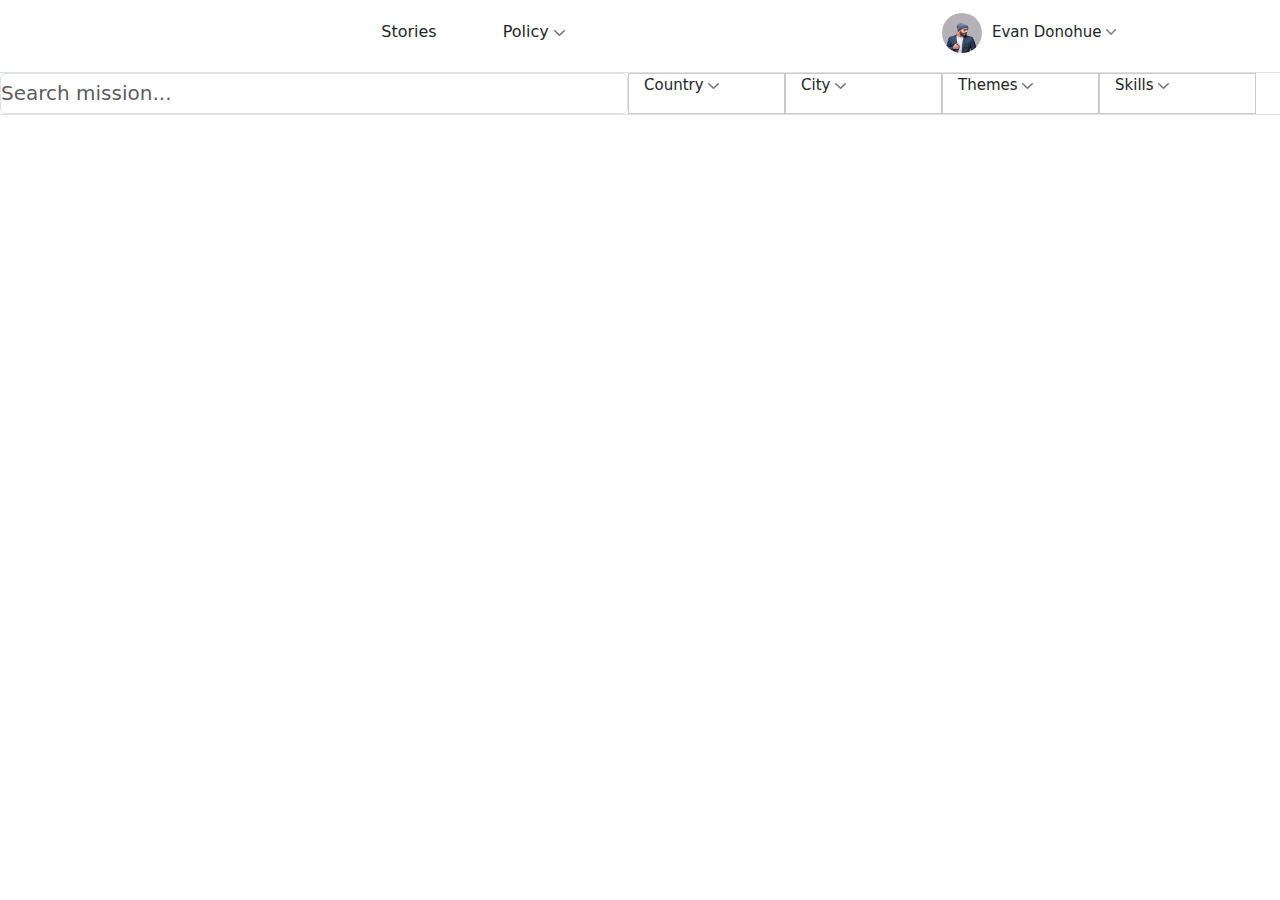
==== html/Home.html @ b1ee5eb6 "design header of home page in CI-Plateform" ====
<!DOCTYPE html>
<html lang="en">

<head>
    <meta charset="UTF-8">
    <meta http-equiv="X-UA-Compatible" content="IE=edge">
    <meta name="viewport" content="width=device-width, initial-scale=1.0">
    <title>Home page</title>
    <link rel="stylesheet" href="css/bootstrap.min.css">
    <script src="https://code.jquery.com/jquery-3.2.1.slim.min.js"
        integrity="sha384-KJ3o2DKtIkvYIK3UENzmM7KCkRr/rE9/Qpg6aAZGJwFDMVNA/GpGFF93hXpG5KkN"
        crossorigin="anonymous"></script>
    <script src="https://cdn.jsdelivr.net/npm/popper.js@1.12.9/dist/umd/popper.min.js"
        integrity="sha384-ApNbgh9B+Y1QKtv3Rn7W3mgPxhU9K/ScQsAP7hUibX39j7fakFPskvXusvfa0b4Q"
        crossorigin="anonymous"></script>
    <script src="https://cdn.jsdelivr.net/npm/bootstrap@4.0.0/dist/js/bootstrap.min.js"
        integrity="sha384-JZR6Spejh4U02d8jOt6vLEHfe/JQGiRRSQQxSfFWpi1MquVdAyjUar5+76PVCmYl"
        crossorigin="anonymous"></script>
    <link rel="stylesheet" href="css/Home.css">
    <script src="js/bootstrap.bundle.js"></script>
    <script src="js/custom.js"></script>

</head>

<body>
    <div class="container-fluid d-flex flex-wrap row First" >
        <ul class="nav me-auto col-9 Firstleft">
            <button class="Toggelmenu">
            <img class="Toggelmenu"  src="images/filter.png" alt="error" onclick="myFunction()">
          </button>
            <li class="nav-item"><a href="#" class="nav-link link-dark Firststories" aria-current="page">Stories</a>
            </li>
            <!-- px-2 active -->          
            <div class="dropdown">
                <p class="dropdown pt-2 " type="button" id="dropdownMenuButton" data-toggle="dropdown"
                    aria-haspopup="true" aria-expanded="false">
                    Policy
                    <img src="images/drop-down.png" alt="error">
                </p>
                <div class="dropdown-menu" aria-labelledby="dropdownMenuButton">
                    <a class="dropdown-item" href="#">Action</a>
                    <a class="dropdown-item" href="#">Another action</a>
                    <a class="dropdown-item" href="#">Something else</a>
                </div>
            </div>
        </ul>
        <ul class="nav col-3 Firstright">
            <div class="dropdown d-flex Firstright">
                <img src="images/user-img.png" class="rounded-circle FRimage " alt="img">
                <p class="dropdown pt-2 " type="button" id="dropdownMenuButton" data-toggle="dropdown"
                    aria-haspopup="true" aria-expanded="false">
                    Evan Donohue
                    <img src="images/drop-down.png" alt="error" style="height: 6px; width: 10px;">
                </p>
                <div class="dropdown-menu" aria-labelledby="dropdownMenuButton">
                    <a class="dropdown-item" href="#">
                        <img src="images/user-img.png" class="rounded-circle FRimage" alt="img">
                        Action</a>
                    <a class="dropdown-item" href="#">
                        <img src="images/user-img.png" class="rounded-circle FRimage" alt="img">
                        Another action</a>
                    <a class="dropdown-item" href="#">
                        <img src="images/user-img.png" class="rounded-circle FRimage" alt="img">
                        Something else</a>
                </div>
            </div>
        </ul>
    </div>
    <header class=" mb-4 border-bottom border-top" id="Toggel">
        <!-- py-3 -->
        <div class="container-fluid d-flex flex-wrap row Second">
            <!-- justify-content-center -->
            <form class="col-lg-6 col-md-4  Secondleft">
                <!-- col-12 col-lg-auto mb-3 mb-lg-0 -->
                <input type="search" class="form-control Secondserch" placeholder="Search mission..." aria-label="Search">
                <!-- <img src="images/search.png" alt=""> -->               
            </form>
            <div class="col-lg-6 col-md-8  d-flex p-0" id="Dropmenu">
                <div class="dropdown  Seconddrop">
                    <p class="dropdown" type="button" id="dropdownMenuButton" data-toggle="dropdown"
                        aria-haspopup="true" aria-expanded="false">
                        Country
                    <img src="images/drop-down.png" alt="error">
                    </p>
                    <div class="dropdown-menu" aria-labelledby="dropdownMenuButton">
                        <a class="dropdown-item" href="#">Action</a>
                        <a class="dropdown-item" href="#">Another action</a>
                        <a class="dropdown-item" href="#">Something else</a>
                    </div>
                </div>
                <div class="dropdown Seconddrop">
                    <p class="dropdown" type="button" id="dropdownMenuButton" data-toggle="dropdown"
                        aria-haspopup="true" aria-expanded="false">
                        City
                    <img src="images/drop-down.png" alt="error">
                    </p>
                    <div class="dropdown-menu" aria-labelledby="dropdownMenuButton">
                        <a class="dropdown-item" href="#">Action</a>
                        <a class="dropdown-item" href="#">Another action</a>
                        <a class="dropdown-item" href="#">Something else</a>
                    </div>
                </div>
                <div class="dropdown Seconddrop">
                    <p class="dropdown" type="button" id="dropdownMenuButton" data-toggle="dropdown"
                        aria-haspopup="true" aria-expanded="false">
                        Themes
                    <img src="images/drop-down.png" alt="error">
                    </p>
                    <div class="dropdown-menu" aria-labelledby="dropdownMenuButton">
                        <a class="dropdown-item" href="#">Action</a>
                        <a class="dropdown-item" href="#">Another action</a>
                        <a class="dropdown-item" href="#">Something else</a>
                    </div>
                </div>
                <div class="dropdown Seconddrop">
                    <p class="dropdown" type="button" id="dropdownMenuButton" data-toggle="dropdown"
                        aria-haspopup="true" aria-expanded="false">
                        Skills
                    <img src="images/drop-down.png" alt="error">
                    </p>
                    <div class="dropdown-menu" aria-labelledby="dropdownMenuButton">
                        <a class="dropdown-item" href="#">Action</a>
                        <a class="dropdown-item" href="#">Another action</a>
                        <a class="dropdown-item" href="#">Something else</a>
                    </div>
                </div>
            </div>
        </div>
    </header>
    <script type="text/javascript" src="Scripts/jquery-2.1.1.min.js"></script>
    <script src="js/bootstrap.bundle.min.js"></script>
</body>

</html>
---- html/css/Home.css ----
@media only screen and (min-width:360px) and (max-width:760px){
   .Toggelmenu{
    display: block;
    height: 30px;
    width: 30px;
    border: none;
    background: transparent url('img/Layer 63.png') 0% 0% no-repeat padding-box;
   }
   #Toggel{
    display: none;
    border: none;
   }
   .Second{
    display: flex;
    flex-direction: column;
   }
   #Dropmenu{
    flex-direction: column;
   }
    .First{
        height: auto;
        align-items: center;
    }
    .Firstleft{
        justify-content: left;
        font-size: 16px;
    }
    .Firststories{
        margin-right: 10px;
    }
    .Firstright{
        justify-content: flex-start; 
        font-size: 15px;
    }
    .FRimage{
        height: 40px;
        width: 40px;
        margin-right: 10px;
        display: flex;
        margin-top: 5px;
    }
    
    header{
        height: auto;
    }
    .Secondleft{
        height: auto;
        padding: 0;
    }
    .Secondserch{
        height: 100%;
        width: 50%;
        padding: 0;
        align-items: left;
        font-size: 20px;
        text-align: center;
    }
    .row{
        margin-right: 0; 
        margin-left: 0;
    }
    .Seconddrop{
        width: 100px;
        height: auto;
        align-items: center;
        display: flex;
        padding-left: 7px;
        font-size: 15px;
        justify-content: space-between;
        border: 0;
    }
}
@media only screen and (min-width:761px) and (max-width:1440px){
   .Toggelmenu{
    display: none;
   }
   /* #Toggel{
    display: block;
   } */
    .First{
        height: 72px;
        align-items: center;
    }
    .Firstleft{
        justify-content: center;
        font-size: 16px;
    }
    .Firststories{
        margin-right: 50px;
    }
    .Firstright{
        justify-content: flex-start; 
        font-size: 15px;
    }
    .FRimage{
        height: 40px;
        width: 40px;
        margin-right: 10px;
    }
    header{
        height: auto;
    }
    .Secondleft{
        height: auto;
        padding: 0;
    }
    .Secondleft img{
        height: 22px;
        width: 21px;
    }
    .Secondserch{
        height: 100%;
        padding: 0;
        align-items: center;
        /* padding-left: 275px; */
        font-size: 20px;
    }
    .Seconddrop{
        width: 181px;
        align-items: center;
        display: flex;
        padding-left: 15px;
        font-size: 15px;
        justify-content: space-between;
        border: 1px solid rgb(203, 201, 201);
    }
}
@media only screen and (min-width:1441px){
   .Toggelmenu{
    display: none;
   }
    .First{
        height: 72px;
        align-items: center;
    }
    .Firstleft{
        justify-content: center;
        font-size: 16px;
    }
    .Firststories{
        margin-right: 50px;
    }
    .Firstright{
        justify-content: flex-end; 
        font-size: 15px;
    }
    .FRimage{
        height: 40px;
        width: 40px;
        margin-right: 10px;
    }
    header{
        height: 78px;
    }
    .Secondleft{
        height: 78px;
        padding: 0;
    }
    .Secondleft img{
        height: 22px;
        width: 21px;
    }
    .Secondserch{
        height: 100%;
        padding: 0;
        align-items: center;
        padding-left: 275px;
        font-size: 20px;
    }
    .Seconddrop{
        width: 181px;
        align-items: center;
        display: flex;
        padding-left: 15px;
        font-size: 15px;
        justify-content: space-between;
        border: 1px solid rgb(203, 201, 201);
    }
}
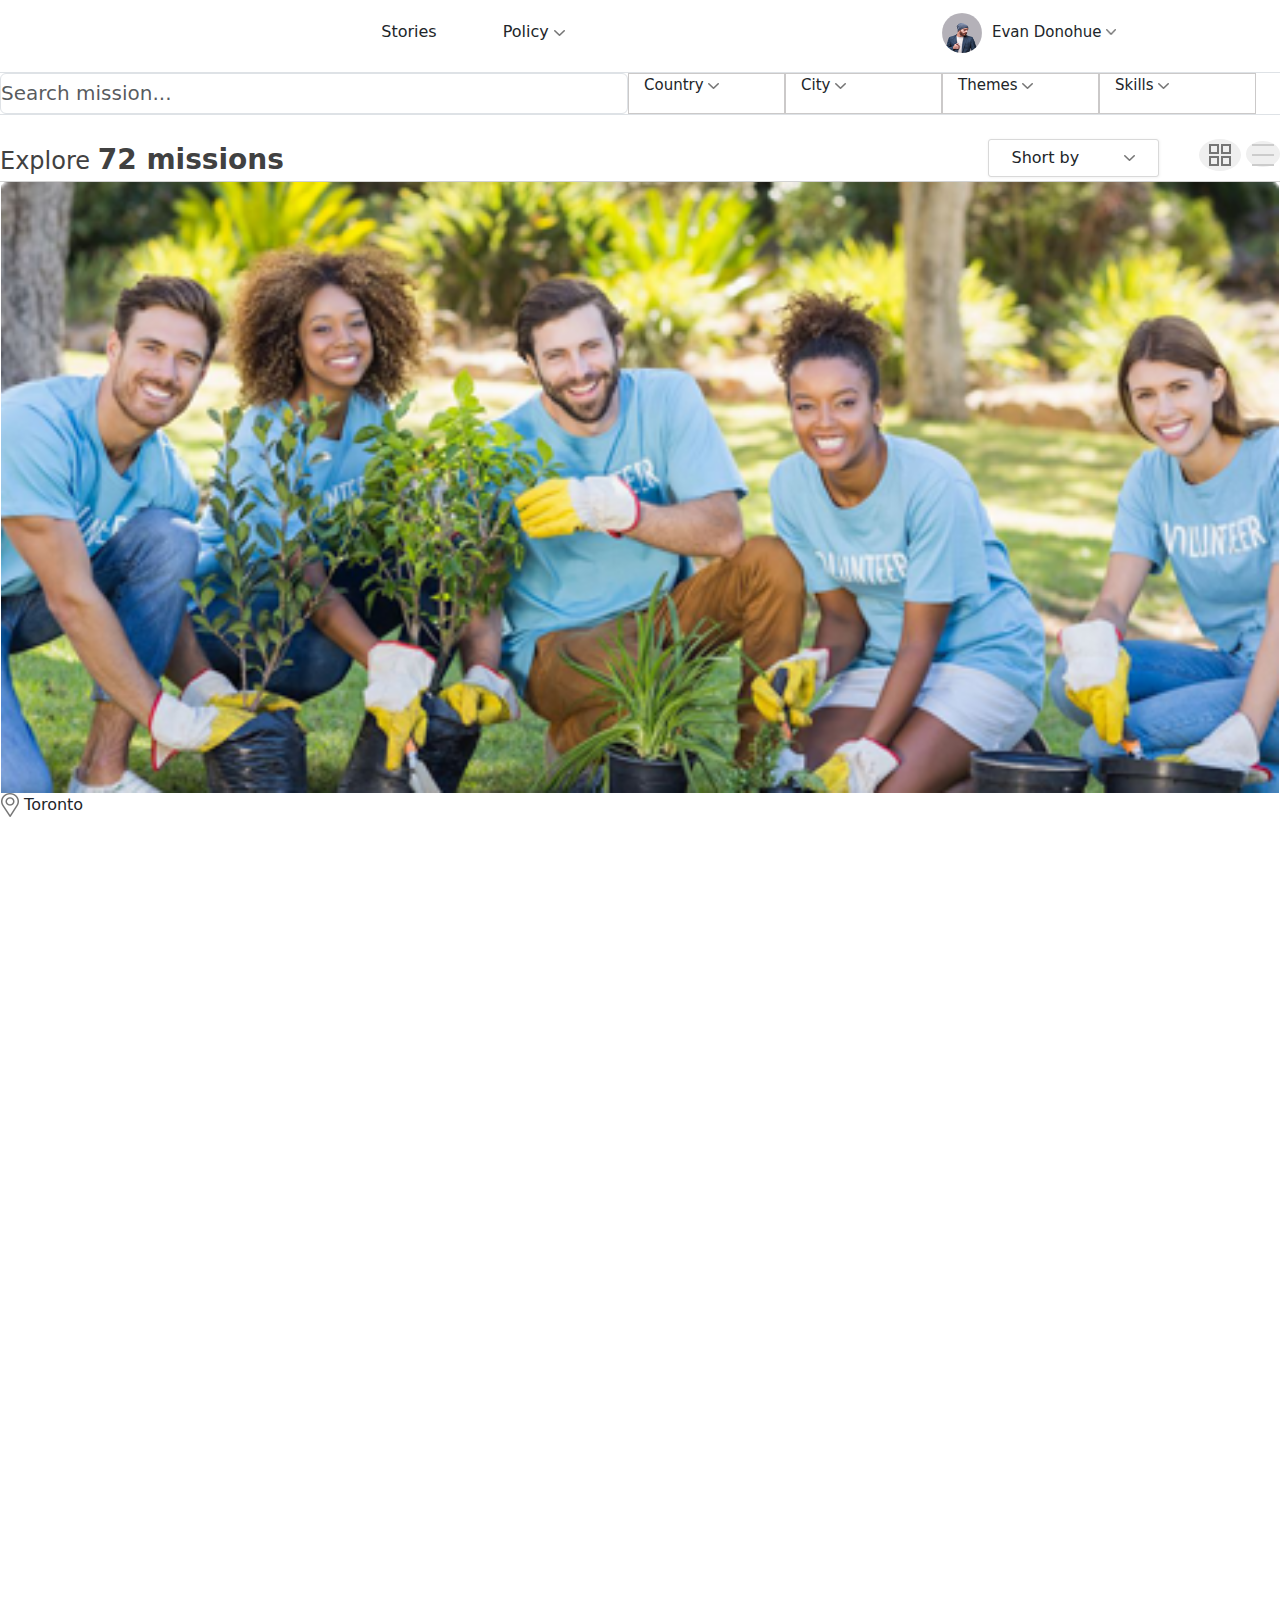
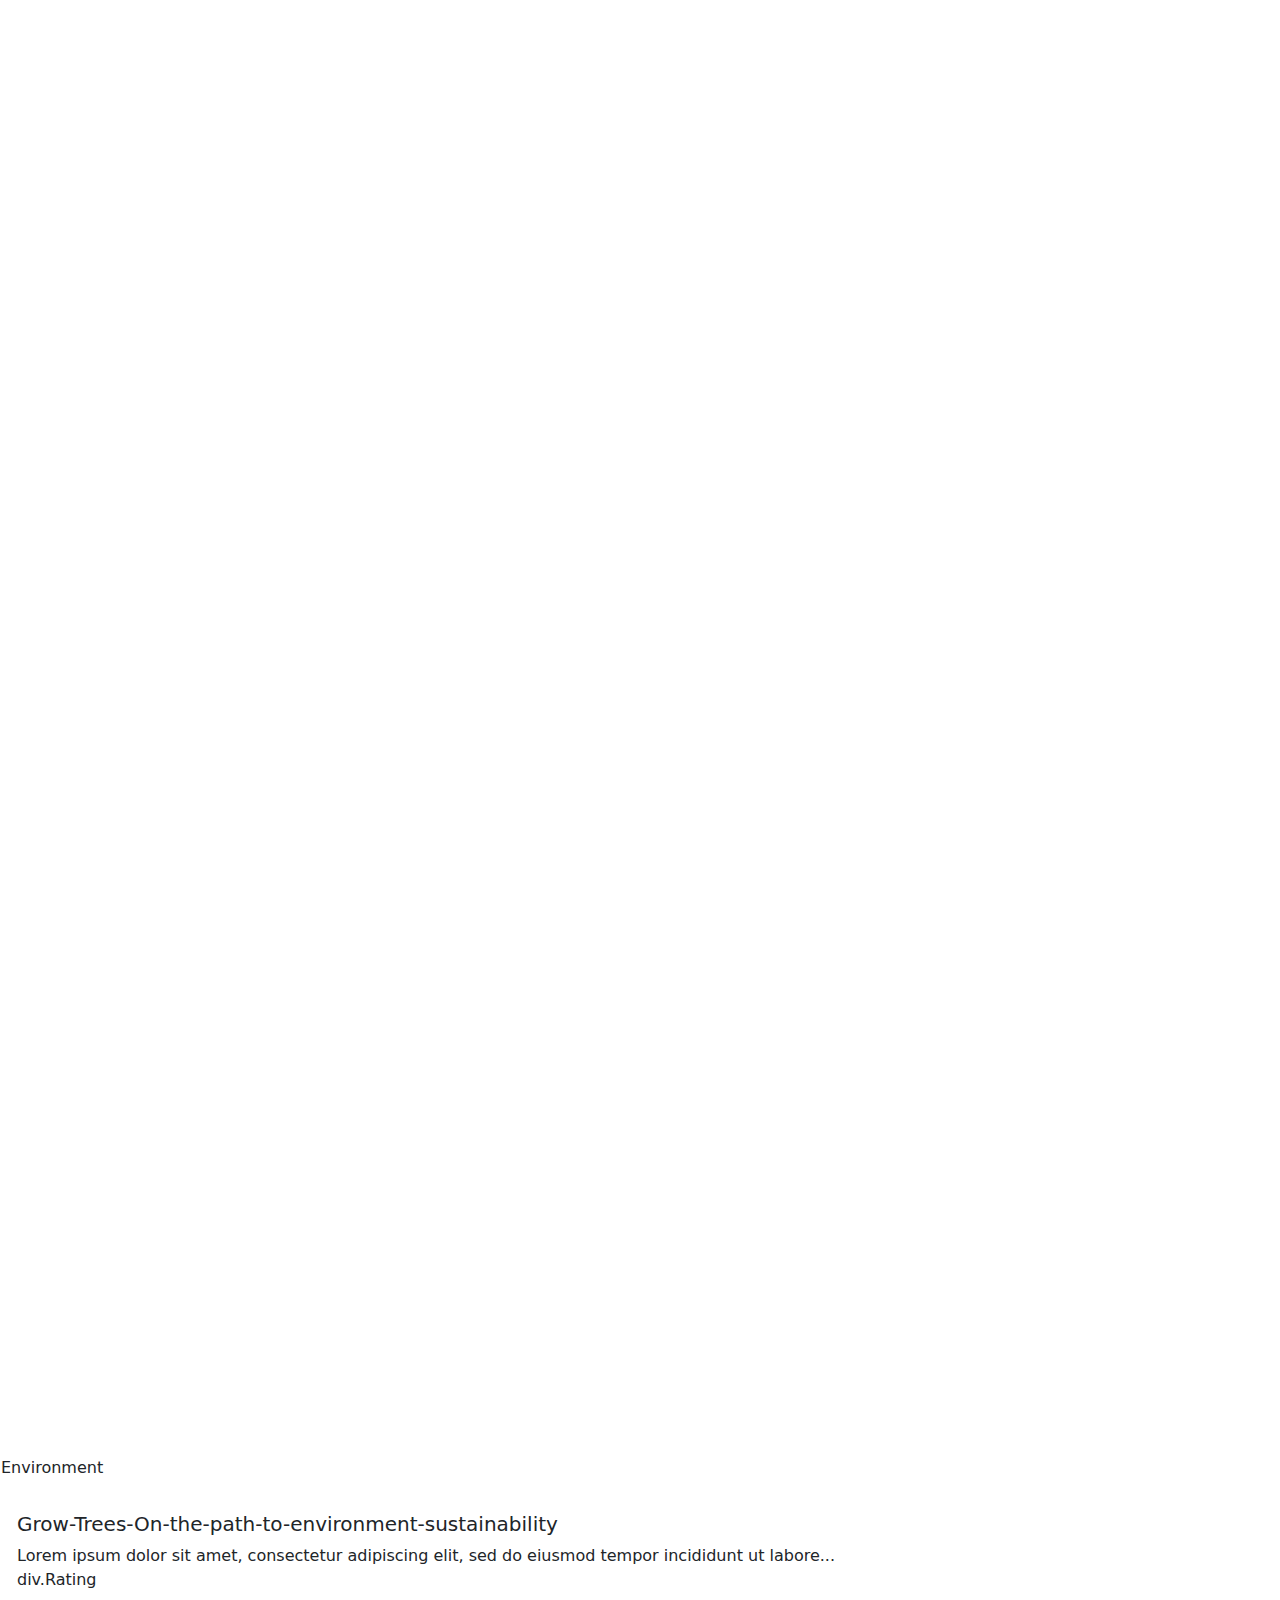
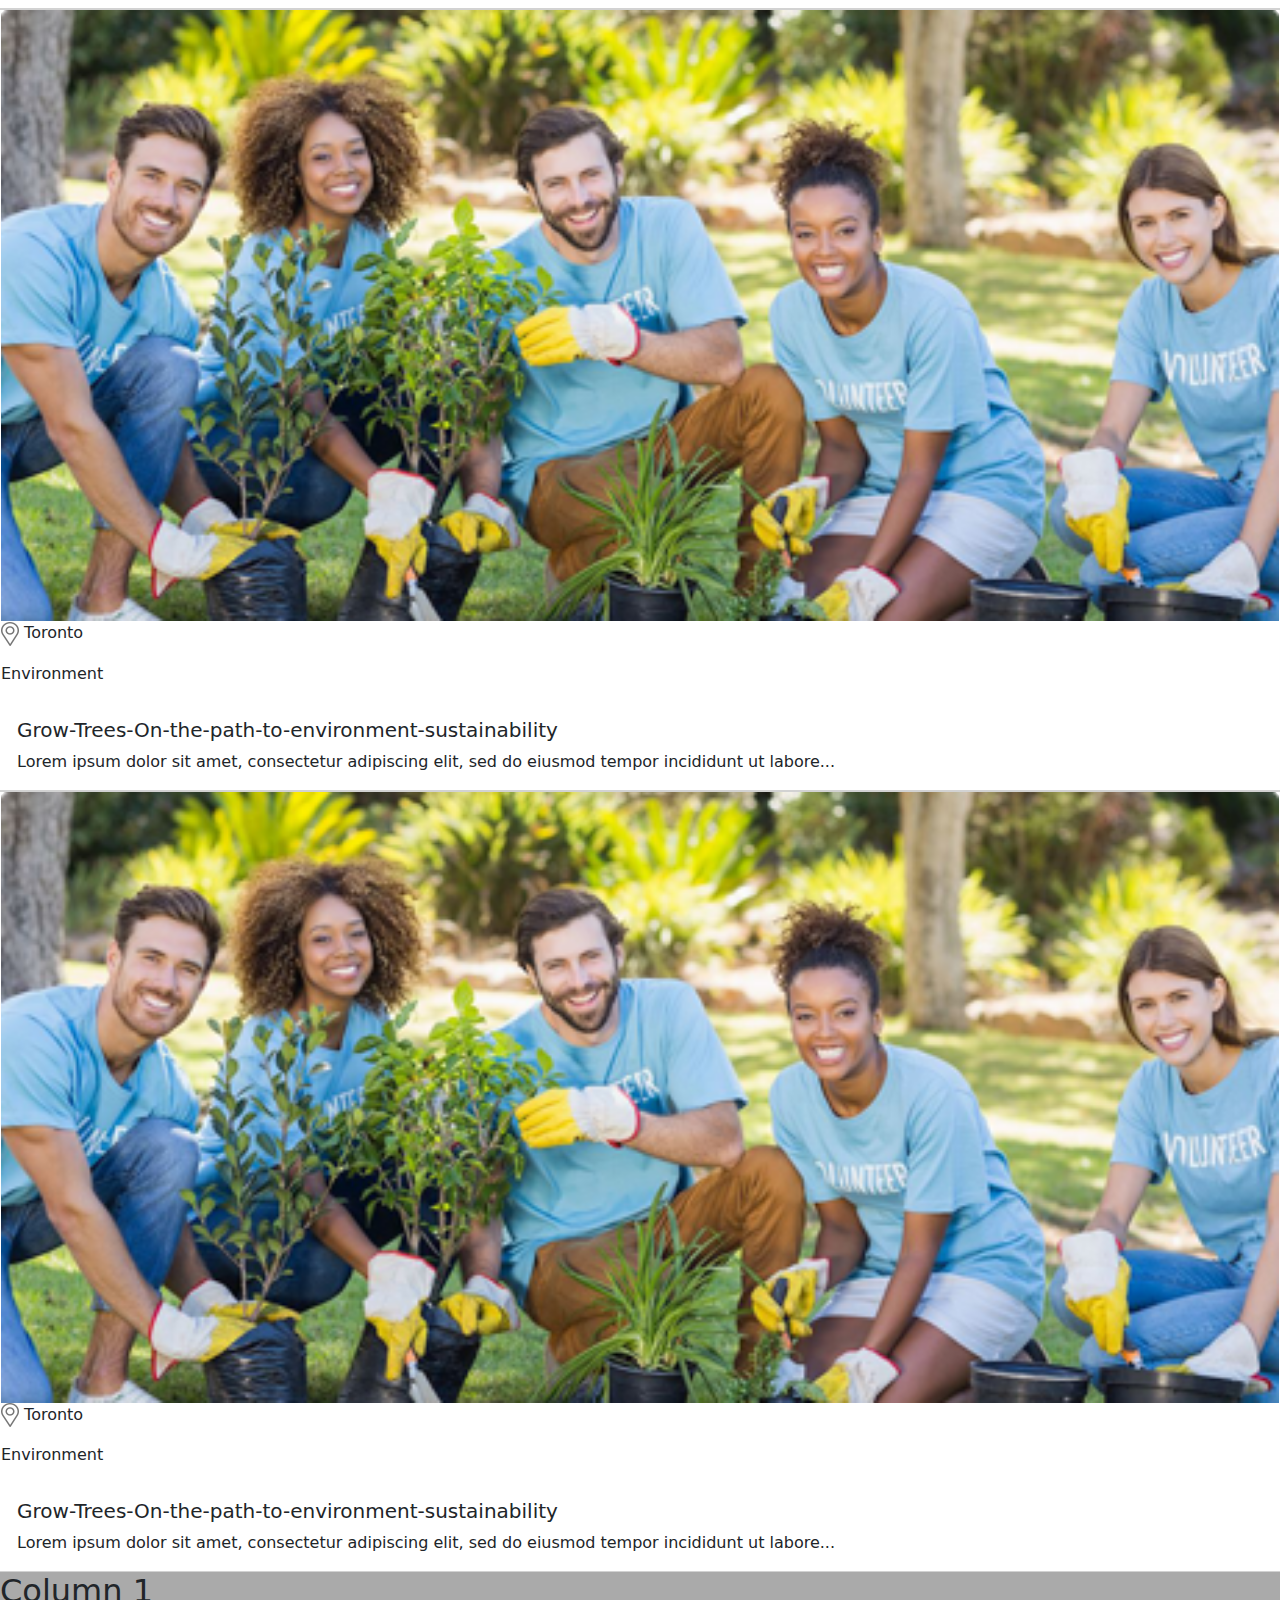
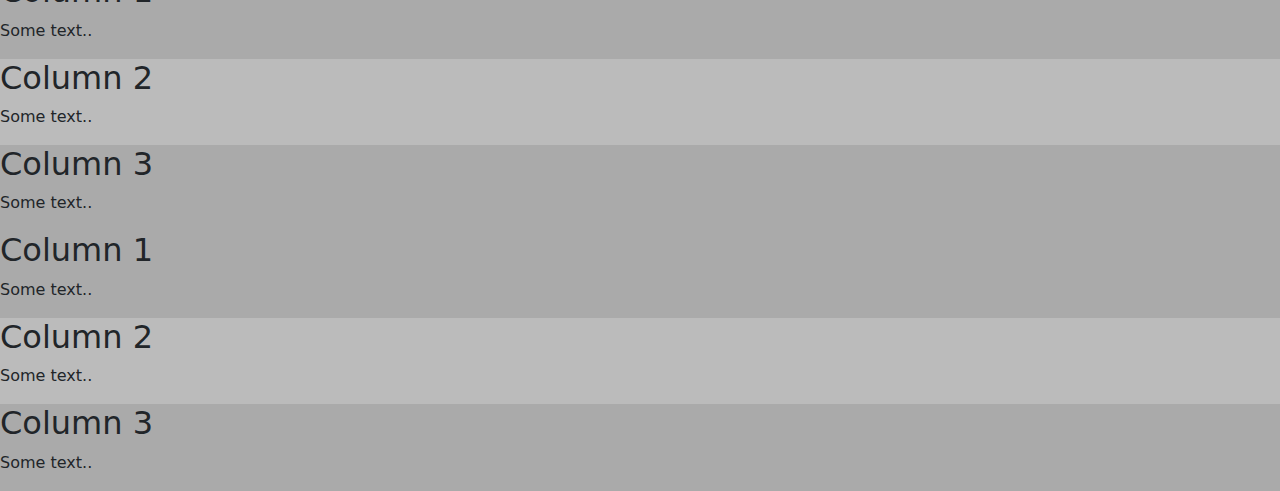
==== commit 1877901d: "working on home page" ====
--- a/html/Home.html
+++ b/html/Home.html
@@ -23,14 +23,14 @@
 </head>
 
 <body>
-    <div class="container-fluid d-flex flex-wrap row First" >
+    <div class="container-fluid d-flex flex-wrap row First">
         <ul class="nav me-auto col-9 Firstleft">
             <button class="Toggelmenu">
-            <img class="Toggelmenu"  src="images/filter.png" alt="error" onclick="myFunction()">
-          </button>
+                <img class="Toggelmenu" src="images/filter.png" alt="error" onclick="myFunction()">
+            </button>
             <li class="nav-item"><a href="#" class="nav-link link-dark Firststories" aria-current="page">Stories</a>
             </li>
-            <!-- px-2 active -->          
+            <!-- px-2 active -->
             <div class="dropdown">
                 <p class="dropdown pt-2 " type="button" id="dropdownMenuButton" data-toggle="dropdown"
                     aria-haspopup="true" aria-expanded="false">
@@ -72,15 +72,16 @@
             <!-- justify-content-center -->
             <form class="col-lg-6 col-md-4  Secondleft">
                 <!-- col-12 col-lg-auto mb-3 mb-lg-0 -->
-                <input type="search" class="form-control Secondserch" placeholder="Search mission..." aria-label="Search">
-                <!-- <img src="images/search.png" alt=""> -->               
+                <input type="search" class="form-control Secondserch" placeholder="Search mission..."
+                    aria-label="Search">
+                <!-- <img src="images/search.png" alt=""> -->
             </form>
             <div class="col-lg-6 col-md-8  d-flex p-0" id="Dropmenu">
                 <div class="dropdown  Seconddrop">
                     <p class="dropdown" type="button" id="dropdownMenuButton" data-toggle="dropdown"
                         aria-haspopup="true" aria-expanded="false">
                         Country
-                    <img src="images/drop-down.png" alt="error">
+                        <img src="images/drop-down.png" alt="error">
                     </p>
                     <div class="dropdown-menu" aria-labelledby="dropdownMenuButton">
                         <a class="dropdown-item" href="#">Action</a>
@@ -92,7 +93,7 @@
                     <p class="dropdown" type="button" id="dropdownMenuButton" data-toggle="dropdown"
                         aria-haspopup="true" aria-expanded="false">
                         City
-                    <img src="images/drop-down.png" alt="error">
+                        <img src="images/drop-down.png" alt="error">
                     </p>
                     <div class="dropdown-menu" aria-labelledby="dropdownMenuButton">
                         <a class="dropdown-item" href="#">Action</a>
@@ -104,7 +105,7 @@
                     <p class="dropdown" type="button" id="dropdownMenuButton" data-toggle="dropdown"
                         aria-haspopup="true" aria-expanded="false">
                         Themes
-                    <img src="images/drop-down.png" alt="error">
+                        <img src="images/drop-down.png" alt="error">
                     </p>
                     <div class="dropdown-menu" aria-labelledby="dropdownMenuButton">
                         <a class="dropdown-item" href="#">Action</a>
@@ -116,7 +117,7 @@
                     <p class="dropdown" type="button" id="dropdownMenuButton" data-toggle="dropdown"
                         aria-haspopup="true" aria-expanded="false">
                         Skills
-                    <img src="images/drop-down.png" alt="error">
+                        <img src="images/drop-down.png" alt="error">
                     </p>
                     <div class="dropdown-menu" aria-labelledby="dropdownMenuButton">
                         <a class="dropdown-item" href="#">Action</a>
@@ -127,6 +128,107 @@
             </div>
         </div>
     </header>
+    <div class="countainer-fluid Master">
+        <div class="countainer Main">
+            <div class="Third row">
+                <div class="Thirdleft col-lg-6 col-md-6 col-sm-12">Explore <span>72 missions</span></div>
+                <div class="Thirdright col-lg-6 col-md-6 col-sm-12">
+                    <div class="dropdown Thirddrop">
+                        <p class="dropdown pt-3" type="button" id="dropdownMenuButton" data-toggle="dropdown"
+                            aria-haspopup="true" aria-expanded="false">
+                            Short by
+                        </p>
+                        <img src="images/drop-down.png" alt="error">
+                        <div class="dropdown-menu" aria-labelledby="dropdownMenuButton">
+                            <a class="dropdown-item" href="#">Action</a>
+                            <a class="dropdown-item" href="#">Another action</a>
+                            <a class="dropdown-item" href="#">Something else</a>
+                        </div>
+                    </div>
+                    <div class="Thirdrightb">
+                        <button class="grid" onclick="gridView()"><i class="fa fa-th-large"></i><img
+                                src="images/grid.png" alt="not load"></button>
+                        <button class="list" onclick="listView()"><i class="fa fa-list"></i><img src="images/list.png"
+                                alt="not load"></button>
+                    </div>
+                </div>
+            </div>
+            <div class="row Mission1">
+                <div class="card">
+                    <img class="card-img-top Image1" src="images/Grow-Trees-On-the-path-to-environment-sustainability.png"
+                        alt="Card image cap">
+                        <p class="Pimage2"><img class="image2" src="images/pin1.png" alt="pin image"> Toronto </p>
+                      <img class="Image3" src="images/heart.png" alt="heart image">  
+                      <img class="Image4" src="images/heart.png" alt="heart image">   
+                        <p class="Objective">Environment</p>                   
+                    <div class="card-body">
+                        <h5 class="card-title">Grow-Trees-On-the-path-to-environment-sustainability</h5>
+                        <p class="card-text">Lorem ipsum dolor sit amet, consectetur adipiscing elit, sed do eiusmod
+                            tempor incididunt ut labore...</p>
+                        div.Rating
+                    </div>
+                </div>
+              
+                <div class="card">
+                    <img class="card-img-top Image1" src="images/Grow-Trees-On-the-path-to-environment-sustainability.png"
+                        alt="Card image cap">
+                        <p class="Pimage2"><img class="image2" src="images/pin1.png" alt="pin image"> Toronto </p>  
+                        <p class="Objective">Environment</p>                   
+                    <div class="card-body">
+                        <h5 class="card-title">Grow-Trees-On-the-path-to-environment-sustainability</h5>
+                        <p class="card-text">Lorem ipsum dolor sit amet, consectetur adipiscing elit, sed do eiusmod
+                            tempor incididunt ut labore...</p>
+                    </div>
+                </div>
+                <div class="card">
+                    <img class="card-img-top Image1" src="images/Grow-Trees-On-the-path-to-environment-sustainability.png"
+                    alt="Card image cap">
+                    <p class="Pimage2"><img class="image2" src="images/pin1.png" alt="pin image"> Toronto </p>  
+                    <p class="Objective">Environment</p>                   
+                <div class="card-body">
+                    <h5 class="card-title">Grow-Trees-On-the-path-to-environment-sustainability</h5>
+                    <p class="card-text">Lorem ipsum dolor sit amet, consectetur adipiscing elit, sed do eiusmod
+                        tempor incididunt ut labore...</p>
+                </div>
+                </div>
+
+
+            </div>
+            <div class="row mission1">
+                <div class="column" style="background-color:#aaa;">
+                    <h2>Column 1</h2>
+                    <p>Some text..</p>
+                </div>
+                <div class="column" style="background-color:#bbb;">
+                    <h2>Column 2</h2>
+                    <p>Some text..</p>
+                </div>
+                <div class="column" style="background-color:#aaa;">
+                    <h2>Column 3</h2>
+                    <p>Some text..</p>
+                </div>
+
+
+            </div>
+            <div class="row mission1">
+                <div class="column" style="background-color:#aaa;">
+                    <h2>Column 1</h2>
+                    <p>Some text..</p>
+                </div>
+                <div class="column" style="background-color:#bbb;">
+                    <h2>Column 2</h2>
+                    <p>Some text..</p>
+                </div>
+                <div class="column" style="background-color:#aaa;">
+                    <h2>Column 3</h2>
+                    <p>Some text..</p>
+                </div>
+
+
+            </div>
+
+        </div>
+    </div>
     <script type="text/javascript" src="Scripts/jquery-2.1.1.min.js"></script>
     <script src="js/bootstrap.bundle.min.js"></script>
 </body>
--- a/html/css/Home.css
+++ b/html/css/Home.css
@@ -1,53 +1,63 @@
-@media only screen and (min-width:360px) and (max-width:760px){
-   .Toggelmenu{
-    display: block;
-    height: 30px;
-    width: 30px;
-    border: none;
-    background: transparent url('img/Layer 63.png') 0% 0% no-repeat padding-box;
-   }
-   #Toggel{
-    display: none;
-    border: none;
-   }
-   .Second{
-    display: flex;
-    flex-direction: column;
-   }
-   #Dropmenu{
-    flex-direction: column;
-   }
-    .First{
-        height: auto;
-        align-items: center;
-    }
-    .Firstleft{
+@media only screen and (min-width:360px) and (max-width:760px) {
+    .Toggelmenu {
+        display: block;
+        height: 30px;
+        width: 30px;
+        border: none;
+        background: transparent url('img/Layer 63.png') 0% 0% no-repeat padding-box;
+    }
+
+    #Toggel {
+        display: none;
+        border: none;
+    }
+
+    .Second {
+        display: flex;
+        flex-direction: column;
+    }
+
+    #Dropmenu {
+        flex-direction: column;
+    }
+
+    .First {
+        height: auto;
+        align-items: center;
+    }
+
+    .Firstleft {
         justify-content: left;
         font-size: 16px;
     }
-    .Firststories{
+
+    .Firststories {
         margin-right: 10px;
     }
-    .Firstright{
-        justify-content: flex-start; 
-        font-size: 15px;
-    }
-    .FRimage{
+
+    .Firstright {
+        justify-content: flex-start;
+        font-size: 15px;
+    }
+
+    .FRimage {
         height: 40px;
         width: 40px;
         margin-right: 10px;
         display: flex;
         margin-top: 5px;
     }
-    
-    header{
-        height: auto;
-    }
-    .Secondleft{
-        height: auto;
-        padding: 0;
-    }
-    .Secondserch{
+
+    header {
+        height: auto;
+    }
+
+    .Secondleft {
+        height: auto;
+        padding: 0;
+    }
+
+    .Secondserch {
         height: 100%;
         width: 50%;
         padding: 0;
@@ -55,11 +65,13 @@
         font-size: 20px;
         text-align: center;
     }
-    .row{
-        margin-right: 0; 
+
+    .row {
+        margin-right: 0;
         margin-left: 0;
     }
-    .Seconddrop{
+
+    .Seconddrop {
         width: 100px;
         height: auto;
         align-items: center;
@@ -69,53 +81,120 @@
         justify-content: space-between;
         border: 0;
     }
+
+    .Master {
+        display: flex;
+        justify-content: center;
+    }
+
+    .Main {
+        width: 1442px;
+        height: 2122px;
+        opacity: 1;
+    }
+
+    /* .Third{
+        display: flex;
+        justify-content: space-between;
+    } */
+
+    .Thirdleft {
+        text-align: left;
+        letter-spacing: NaNpx;
+        color: #414141;
+        opacity: 1;
+        font-size: 24px;
+    }
+
+    .Thirdleft span {
+        text-align: left;
+        letter-spacing: NaNpx;
+        color: #414141;
+        opacity: 1;
+        font-weight: bold;
+        font-size: 28px;
+    }
+
+    .Thirddrop {
+        height: 38px;
+        width: 171px;
+        background: #FFFFFF 0% 0% no-repeat padding-box;
+        box-shadow: 0.97px 0.26px 3px #0000000D;
+        border: 1px solid #D9D9D9;
+        border-radius: 3px;
+        display: flex;
+        justify-content: space-around;
+        align-items: center;
+        margin-right: 40px;
+    }
+
+    .Thirdright {
+        display: flex;
+        justify-content: space-between;
+    }
+
+    .Thirdrightb button {
+        border: none;
+        border-radius: 50%;
+    }
 }
-@media only screen and (min-width:761px) and (max-width:1440px){
-   .Toggelmenu{
-    display: none;
-   }
-   /* #Toggel{
+
+@media only screen and (min-width:761px) and (max-width:1440px) {
+    .Toggelmenu {
+        display: none;
+    }
+
+    /* #Toggel{
     display: block;
    } */
-    .First{
+    .First {
         height: 72px;
         align-items: center;
     }
-    .Firstleft{
+
+    .Firstleft {
         justify-content: center;
         font-size: 16px;
     }
-    .Firststories{
+
+    .Firststories {
         margin-right: 50px;
     }
-    .Firstright{
-        justify-content: flex-start; 
-        font-size: 15px;
-    }
-    .FRimage{
+
+    .Firstright {
+        justify-content: flex-start;
+        font-size: 15px;
+    }
+
+    .FRimage {
         height: 40px;
         width: 40px;
         margin-right: 10px;
     }
-    header{
-        height: auto;
-    }
-    .Secondleft{
-        height: auto;
-        padding: 0;
-    }
-    .Secondleft img{
+
+    header {
+        height: auto;
+    }
+
+    .Secondleft {
+        height: auto;
+        padding: 0;
+    }
+
+    .Secondleft img {
         height: 22px;
         width: 21px;
     }
-    .Secondserch{
+
+    .Secondserch {
         height: 100%;
         padding: 0;
         align-items: center;
         /* padding-left: 275px; */
         font-size: 20px;
     }
-    .Seconddrop{
+
+    .Seconddrop {
         width: 181px;
         align-items: center;
         display: flex;
@@ -124,50 +203,117 @@
         justify-content: space-between;
         border: 1px solid rgb(203, 201, 201);
     }
+
+    .Master {
+        display: flex;
+        justify-content: center;
+    }
+
+    .Main {
+        width: 1442px;
+        height: 2122px;
+        opacity: 1;
+    }
+
+    .Third {
+        display: flex;
+        justify-content: space-between;
+    }
+
+    .Thirdleft {
+        text-align: left;
+        letter-spacing: NaNpx;
+        color: #414141;
+        opacity: 1;
+        font-size: 24px;
+    }
+
+    .Thirdleft span {
+        text-align: left;
+        letter-spacing: NaNpx;
+        color: #414141;
+        opacity: 1;
+        font-weight: bold;
+        font-size: 28px;
+    }
+
+    .Thirddrop {
+        height: 38px;
+        width: 171px;
+        background: #FFFFFF 0% 0% no-repeat padding-box;
+        box-shadow: 0.97px 0.26px 3px #0000000D;
+        border: 1px solid #D9D9D9;
+        border-radius: 3px;
+        display: flex;
+        justify-content: space-around;
+        align-items: center;
+        margin-right: 40px;
+    }
+
+    .Thirdright {
+        display: flex;
+        justify-content: flex-end;
+    }
+
+    .Thirdrightb button {
+        border: none;
+        border-radius: 50%;
+    }
 }
-@media only screen and (min-width:1441px){
-   .Toggelmenu{
-    display: none;
-   }
-    .First{
+
+@media only screen and (min-width:1441px) {
+    .Toggelmenu {
+        display: none;
+    }
+
+    .First {
         height: 72px;
         align-items: center;
     }
-    .Firstleft{
+
+    .Firstleft {
         justify-content: center;
         font-size: 16px;
     }
-    .Firststories{
+
+    .Firststories {
         margin-right: 50px;
     }
-    .Firstright{
-        justify-content: flex-end; 
-        font-size: 15px;
-    }
-    .FRimage{
+
+    .Firstright {
+        justify-content: flex-end;
+        font-size: 15px;
+    }
+
+    .FRimage {
         height: 40px;
         width: 40px;
         margin-right: 10px;
     }
-    header{
+
+    header {
         height: 78px;
     }
-    .Secondleft{
+
+    .Secondleft {
         height: 78px;
         padding: 0;
     }
-    .Secondleft img{
+
+    .Secondleft img {
         height: 22px;
         width: 21px;
     }
-    .Secondserch{
+
+    .Secondserch {
         height: 100%;
         padding: 0;
         align-items: center;
         padding-left: 275px;
         font-size: 20px;
     }
-    .Seconddrop{
+
+    .Seconddrop {
         width: 181px;
         align-items: center;
         display: flex;
@@ -176,4 +322,154 @@
         justify-content: space-between;
         border: 1px solid rgb(203, 201, 201);
     }
-}
+
+    /* Start */
+
+    .Master {
+        display: flex;
+        justify-content: center;
+    }
+
+    .Main {
+        top: 230px;
+        left: 238px;
+        width: 1442px;
+        height: 2122px;
+        opacity: 1;
+    }
+
+    .Third {
+        display: flex;
+        justify-content: space-between;
+    }
+
+    .Thirdleft {
+        text-align: left;
+        letter-spacing: NaNpx;
+        color: #414141;
+        opacity: 1;
+        font-size: 24px;
+    }
+
+    .Thirdleft span {
+        text-align: left;
+        letter-spacing: NaNpx;
+        color: #414141;
+        opacity: 1;
+        font-weight: bold;
+        font-size: 28px;
+    }
+
+    .Thirddrop {
+        height: 38px;
+        width: 171px;
+        background: #FFFFFF 0% 0% no-repeat padding-box;
+        box-shadow: 0.97px 0.26px 3px #0000000D;
+        border: 1px solid #D9D9D9;
+        border-radius: 3px;
+        display: flex;
+        justify-content: space-around;
+        align-items: center;
+        margin-right: 40px;
+    }
+
+    .Thirdright {
+        display: flex;
+        justify-content: flex-end;
+    }
+
+    .Thirdrightb button {
+        border: none;
+        border-radius: 50%;
+        margin: 0px 10px;
+        color: #FFFFFA;
+        cursor: pointer;
+        /* > * {
+            pointer-events: none;
+          } */
+    }
+
+    /* new */
+    /* Create two equal columns that floats next to each other */
+    .card {
+        /* float: left; */
+        width: 50%;
+        padding: 10px;
+        margin: 10px;
+        width: 460px;
+    }
+
+    /* Clear floats after the columns */
+    .row:after {
+        content: "";
+        display: table;
+        clear: both;
+    }
+
+    .Mission1 {
+        display: flex;
+        justify-content: space-between;
+    }
+
+    .Image1 {
+        height: 220px;
+        /* width: 460px; */
+        position: relative;
+    }
+
+    .Pimage2 {
+        position: absolute;
+        top: 30px;
+        left: 314px;
+        width: 117px;
+        height: 35px;
+        background: #000000 0% 0% no-repeat padding-box;
+        border-radius: 18px;
+        opacity: 0.5;
+        color: #FFFFFF;
+        padding: 4px;
+    }
+
+    .Objective {
+        position: absolute;
+        top: 217px;
+        left: 162px;
+        width: 127px;
+        height: 35px;
+        background: #FFFFFF 0% 0% no-repeat padding-box;
+        border-radius: 18px;
+        opacity: 1;
+        text-align: center;
+    }
+
+    .Mspan {
+        position: absolute;
+        top: 132px;
+        left: 398px;
+        width: 42px;
+        height: 42px;
+        background: #000000 0% 0% no-repeat padding-box;
+        opacity: 0.4;
+    }
+
+    .Image3 {
+        position: absolute;
+        top: 132px;
+        left: 398px;
+        background: #000000 0% 0% no-repeat padding-box;
+        opacity: 0.4;
+        width: 30px;
+        height: 30px;
+        border-radius: 50%;
+    }
+    .Image4 {
+        position: absolute;
+        top: 175px;
+        left: 398px;
+        background: #000000 0% 0% no-repeat padding-box;
+        opacity: 0.4;
+        width: 30px;
+        height: 30px;
+        border-radius: 50%;
+    }
+}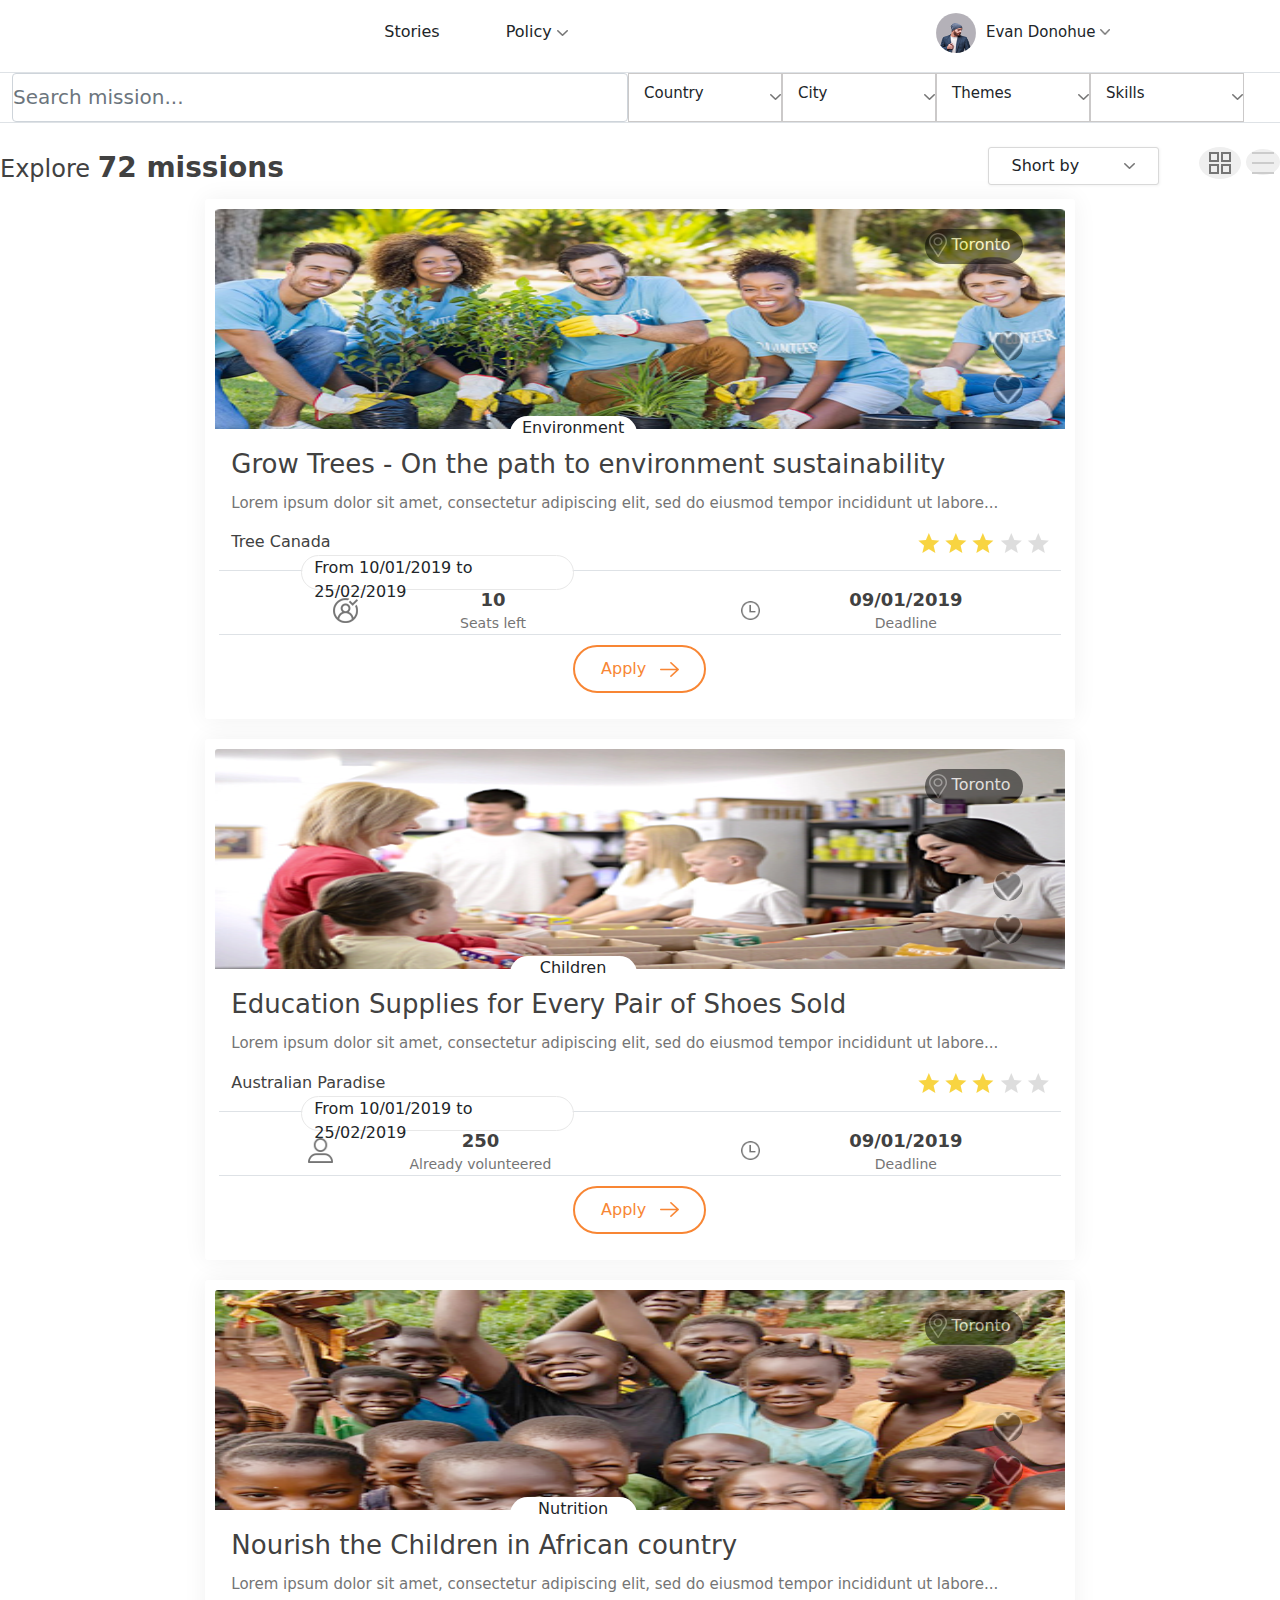
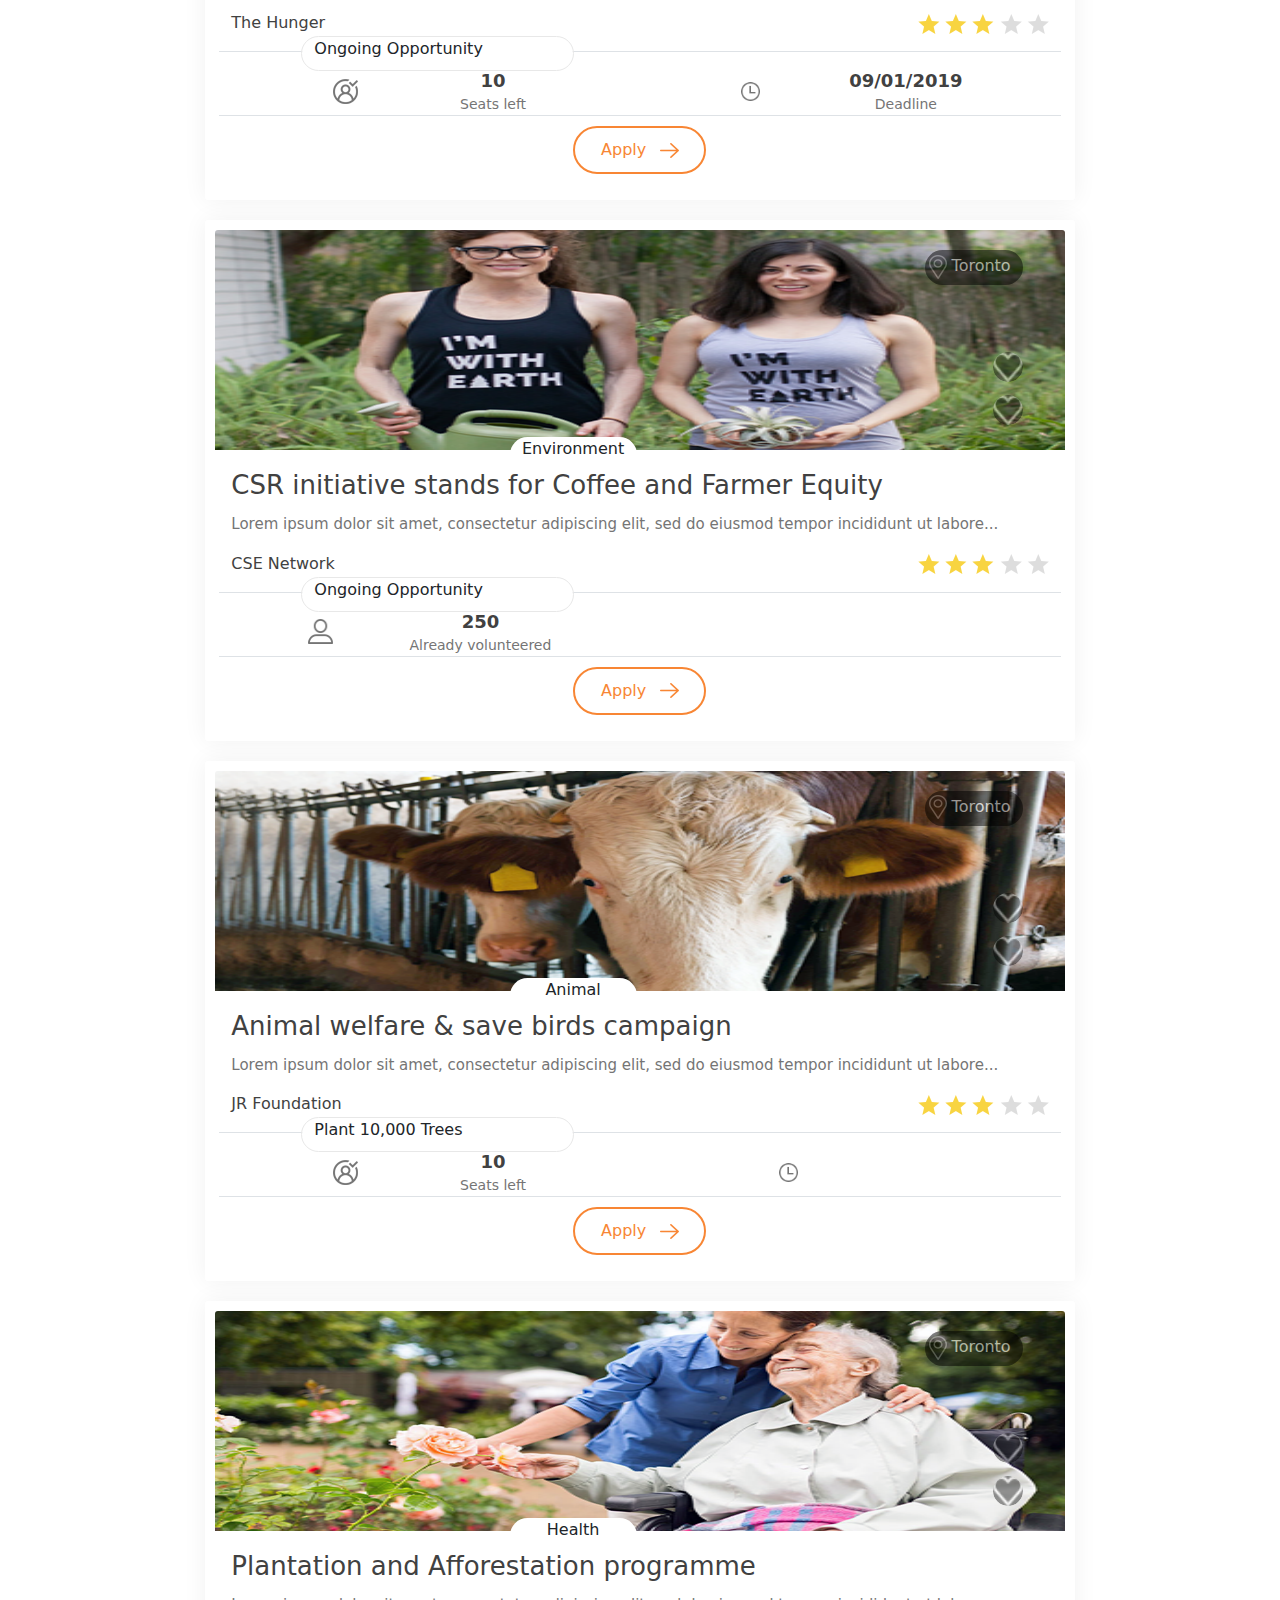
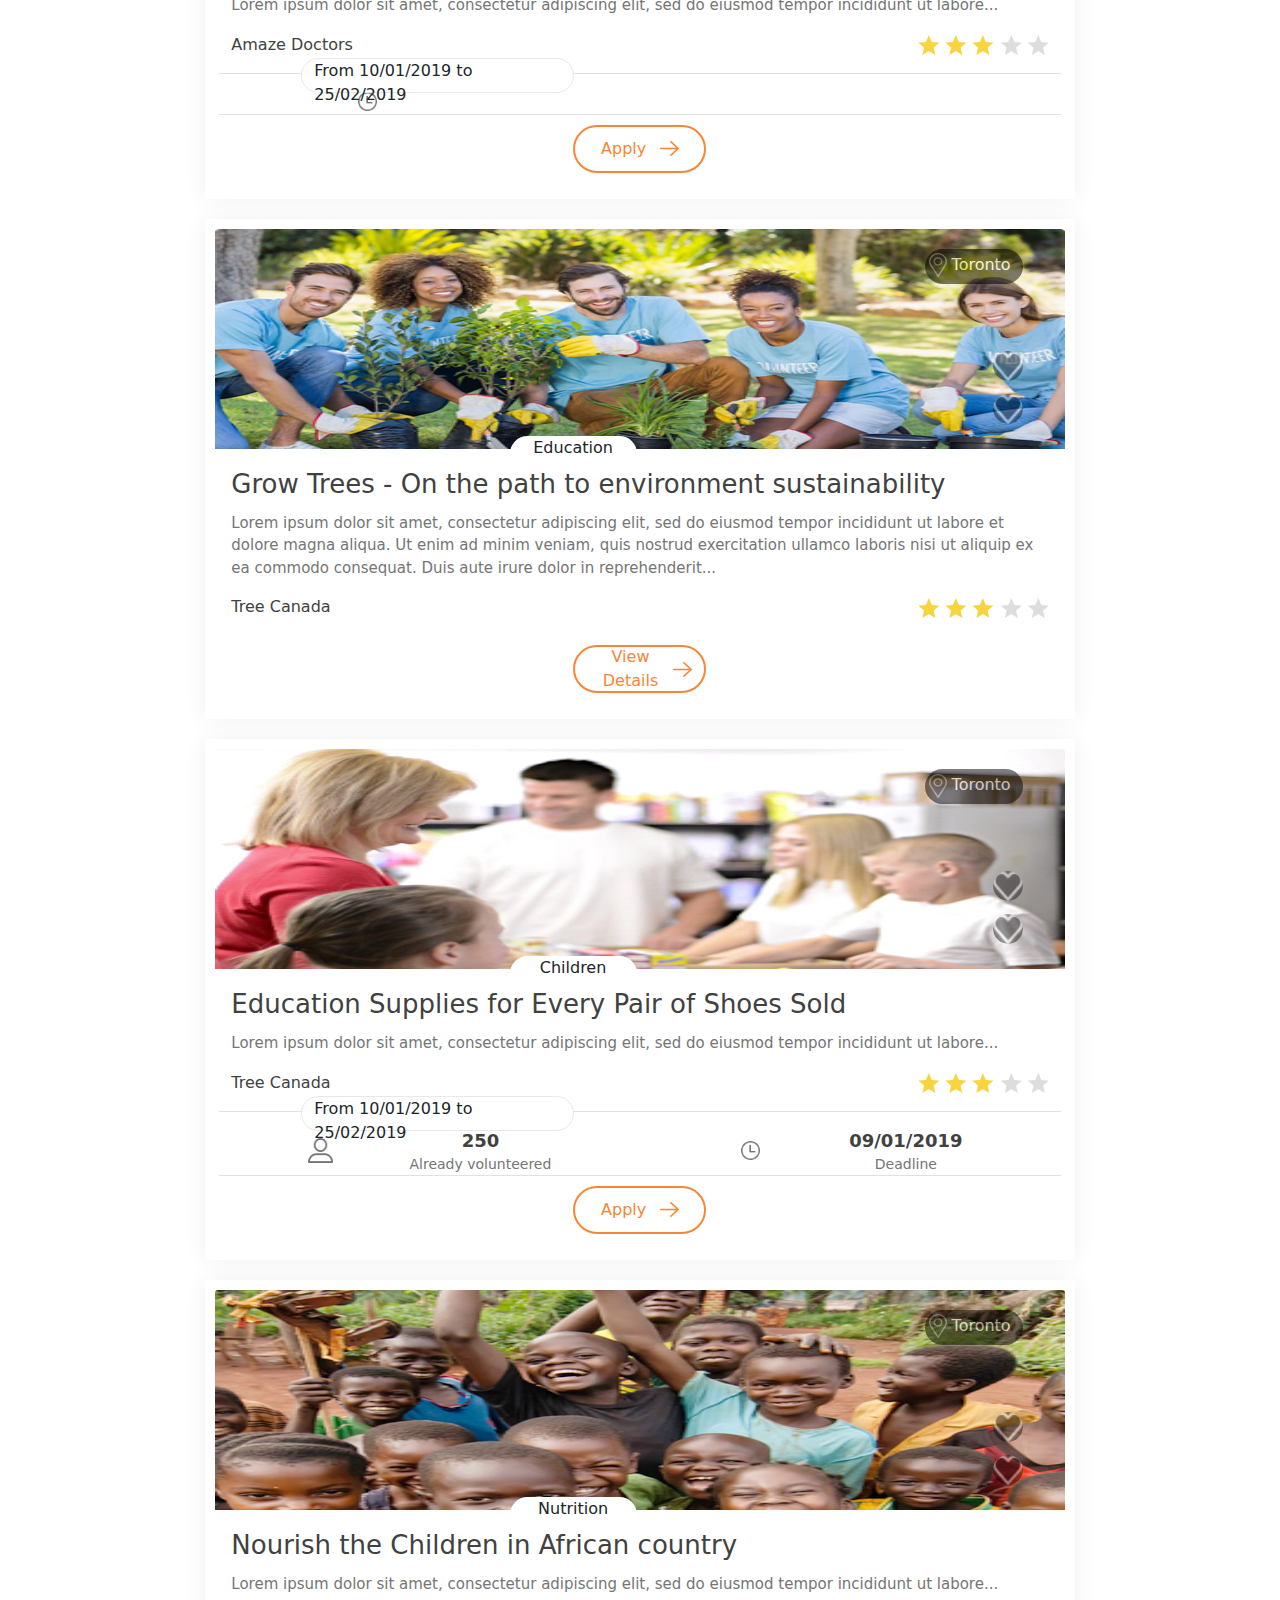
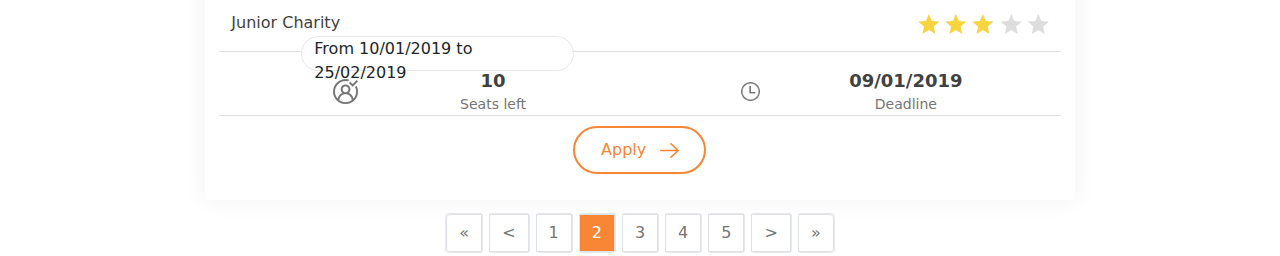
==== commit a9d1c6f3: "list view" ====
--- a/html/Home.html
+++ b/html/Home.html
@@ -78,11 +78,11 @@
             </form>
             <div class="col-lg-6 col-md-8  d-flex p-0" id="Dropmenu">
                 <div class="dropdown  Seconddrop">
-                    <p class="dropdown" type="button" id="dropdownMenuButton" data-toggle="dropdown"
+                    <p class="dropdown pt-2" type="button" id="dropdownMenuButton" data-toggle="dropdown"
                         aria-haspopup="true" aria-expanded="false">
                         Country
-                        <img src="images/drop-down.png" alt="error">
                     </p>
+                    <img src="images/drop-down.png" alt="error">
                     <div class="dropdown-menu" aria-labelledby="dropdownMenuButton">
                         <a class="dropdown-item" href="#">Action</a>
                         <a class="dropdown-item" href="#">Another action</a>
@@ -90,11 +90,11 @@
                     </div>
                 </div>
                 <div class="dropdown Seconddrop">
-                    <p class="dropdown" type="button" id="dropdownMenuButton" data-toggle="dropdown"
+                    <p class="dropdown pt-2" type="button" id="dropdownMenuButton" data-toggle="dropdown"
                         aria-haspopup="true" aria-expanded="false">
                         City
-                        <img src="images/drop-down.png" alt="error">
                     </p>
+                    <img src="images/drop-down.png" alt="error">
                     <div class="dropdown-menu" aria-labelledby="dropdownMenuButton">
                         <a class="dropdown-item" href="#">Action</a>
                         <a class="dropdown-item" href="#">Another action</a>
@@ -102,11 +102,11 @@
                     </div>
                 </div>
                 <div class="dropdown Seconddrop">
-                    <p class="dropdown" type="button" id="dropdownMenuButton" data-toggle="dropdown"
+                    <p class="dropdown pt-2" type="button" id="dropdownMenuButton" data-toggle="dropdown"
                         aria-haspopup="true" aria-expanded="false">
                         Themes
-                        <img src="images/drop-down.png" alt="error">
                     </p>
+                    <img src="images/drop-down.png" alt="error">
                     <div class="dropdown-menu" aria-labelledby="dropdownMenuButton">
                         <a class="dropdown-item" href="#">Action</a>
                         <a class="dropdown-item" href="#">Another action</a>
@@ -114,11 +114,11 @@
                     </div>
                 </div>
                 <div class="dropdown Seconddrop">
-                    <p class="dropdown" type="button" id="dropdownMenuButton" data-toggle="dropdown"
+                    <p class="dropdown pt-2" type="button" id="dropdownMenuButton" data-toggle="dropdown"
                         aria-haspopup="true" aria-expanded="false">
                         Skills
-                        <img src="images/drop-down.png" alt="error">
                     </p>
+                    <img src="images/drop-down.png" alt="error">
                     <div class="dropdown-menu" aria-labelledby="dropdownMenuButton">
                         <a class="dropdown-item" href="#">Action</a>
                         <a class="dropdown-item" href="#">Another action</a>
@@ -146,88 +146,1076 @@
                         </div>
                     </div>
                     <div class="Thirdrightb">
-                        <button class="grid" onclick="gridView()"><i class="fa fa-th-large"></i><img
-                                src="images/grid.png" alt="not load"></button>
-                        <button class="list" onclick="listView()"><i class="fa fa-list"></i><img src="images/list.png"
+                        <button class="grid" onclick="mygridView()" onclick="gridView()"><i
+                                class="fa fa-th-large"></i><img src="images/grid.png" alt="not load"></button>
+                        <button class="list" onclick="mylistView()"><i class="fa fa-list"></i><img src="images/list.png"
                                 alt="not load"></button>
                     </div>
                 </div>
             </div>
-            <div class="row Mission1">
-                <div class="card">
-                    <img class="card-img-top Image1" src="images/Grow-Trees-On-the-path-to-environment-sustainability.png"
-                        alt="Card image cap">
-                        <p class="Pimage2"><img class="image2" src="images/pin1.png" alt="pin image"> Toronto </p>
-                      <img class="Image3" src="images/heart.png" alt="heart image">  
-                      <img class="Image4" src="images/heart.png" alt="heart image">   
-                        <p class="Objective">Environment</p>                   
-                    <div class="card-body">
-                        <h5 class="card-title">Grow-Trees-On-the-path-to-environment-sustainability</h5>
+            <div class="vgrid" id="grid1">
+                <!-- first row -->
+                <div class="row Mission1">
+                    <div class="card col-md-8">
+                        <div class="card-head">
+                            <img class="card-img-top Image1"
+                                src="images/Grow-Trees-On-the-path-to-environment-sustainability.png"
+                                alt="Card image cap">
+                            <p class="Pimage2"><img class="image2" src="images/pin1.png" alt="pin image"> Toronto </p>
+                            <img class="Image3" src="images/heart.png" alt="heart image">
+                            <img class="Image4" src="images/heart.png" alt="heart image">
+                            <p class="Objective">Environment</p>
+                        </div>
+                        <div class="card-body">
+                            <p class="card-title">Grow Trees - On the path to environment sustainability</p>
+                            <p class="card-text">Lorem ipsum dolor sit amet, consectetur adipiscing elit, sed do eiusmod
+                                tempor incididunt ut labore...</p>
+                            <div class="Rating">
+                                <P>Tree Canada</P>
+                                <div>
+                                    <img src="images/selected-star.png" alt="error">
+                                    <img src="images/selected-star.png" alt="error">
+                                    <img src="images/selected-star.png" alt="error">
+                                    <img src="images/star.png" alt="error">
+                                    <img src="images/star.png" alt="error">
+                                </div>
+                            </div>
+                            <div class="Missiond row border-bottom border-top">
+                                <div class="Missiondleft col-6">
+                                    <img class="Proicon" src="images/Seats-left.png" alt="error">
+                                    <div class="MLpara">
+                                        <span class="p-0 P1">10</span>
+                                        <span class="p-0 P2">Seats left</span>
+                                    </div>
+                                </div>
+                                <div class="Missiondleft col-6">
+                                    <img class="Proicon" src="images/deadline.png" alt="errors">
+                                    <div class="MLpara">
+                                        <span class="p-0 P1">09/01/2019</span>
+                                        <span class="p-0 P2">Deadline</span>
+                                    </div>
+                                </div>
+                                <p class="MDpara">From 10/01/2019 to 25/02/2019</p>
+                            </div>
+                            <div class="foot">
+                                <button class="btn">Apply
+                                    <img src="images/right-arrow.png" alt="">
+                                </button>
+                            </div>
+                        </div>
+                    </div>
+
+                    <div class="card col-md-8">
+                        <div class="card-head">
+                            <img class="card-img-top Image1"
+                                src="images/Education-Supplies-for-Every--Pair-of-Shoes-Sold-2.png"
+                                alt="Card image cap">
+                            <p class="Pimage2"><img class="image2" src="images/pin1.png" alt="pin image"> Toronto </p>
+                            <img class="Image3" src="images/heart.png" alt="heart image">
+                            <img class="Image4" src="images/heart.png" alt="heart image">
+                            <p class="Objective">Children</p>
+                        </div>
+                        <div class="card-body">
+                            <p class="card-title">Education Supplies for Every Pair of Shoes Sold</p>
+                            <p class="card-text">Lorem ipsum dolor sit amet, consectetur adipiscing elit, sed do eiusmod
+                                tempor incididunt ut labore...</p>
+                            <div class="Rating">
+                                <P>Australian Paradise</P>
+                                <div>
+                                    <img src="images/selected-star.png" alt="error">
+                                    <img src="images/selected-star.png" alt="error">
+                                    <img src="images/selected-star.png" alt="error">
+                                    <img src="images/star.png" alt="error">
+                                    <img src="images/star.png" alt="error">
+                                </div>
+                            </div>
+                            <div class="Missiond row border-bottom border-top">
+                                <div class="Missiondleft col-6">
+                                    <img class="Proicon" src="images/Already-volunteered.png" alt="error">
+                                    <div class="MLpara">
+                                        <span class="p-0 P1">250</span>
+                                        <span class="p-0 P2">Already volunteered</span>
+                                    </div>
+                                </div>
+                                <div class="Missiondleft col-6">
+                                    <img class="Proicon" src="images/deadline.png" alt="errors">
+                                    <div class="MLpara">
+                                        <span class="p-0 P1">09/01/2019</span>
+                                        <span class="p-0 P2">Deadline</span>
+                                    </div>
+                                </div>
+                                <p class="MDpara">From 10/01/2019 to 25/02/2019</p>
+                            </div>
+                            <div class="foot">
+                                <button class="btn">Apply
+                                    <img src="images/right-arrow.png" alt="">
+                                </button>
+                            </div>
+                        </div>
+                    </div>
+                    <div class="card col-md-8">
+                        <div class="card-head">
+                            <img class="card-img-top Image1" src="images/Nourish-the-Children-in--African-country-1.png"
+                                alt="Card image cap">
+                            <p class="Pimage2"><img class="image2" src="images/pin1.png" alt="pin image"> Toronto </p>
+                            <img class="Image3" src="images/heart.png" alt="heart image">
+                            <img class="Image4" src="images/heart.png" alt="heart image">
+                            <p class="Objective">Nutrition</p>
+                        </div>
+                        <div class="card-body">
+                            <p class="card-title">Nourish the Children in African country</p>
+                            <p class="card-text">Lorem ipsum dolor sit amet, consectetur adipiscing elit, sed do eiusmod
+                                tempor incididunt ut labore...</p>
+                            <div class="Rating">
+                                <P>The Hunger</P>
+                                <div>
+                                    <img src="images/selected-star.png" alt="error">
+                                    <img src="images/selected-star.png" alt="error">
+                                    <img src="images/selected-star.png" alt="error">
+                                    <img src="images/star.png" alt="error">
+                                    <img src="images/star.png" alt="error">
+                                </div>
+                            </div>
+                            <div class="Missiond row border-bottom border-top">
+                                <div class="Missiondleft col-6">
+                                    <img class="Proicon" src="images/Seats-left.png" alt="error">
+                                    <div class="MLpara">
+                                        <span class="p-0 P1">10</span>
+                                        <span class="p-0 P2">Seats left</span>
+                                    </div>
+                                </div>
+                                <div class="Missiondleft col-6">
+                                    <img class="Proicon" src="images/deadline.png" alt="errors">
+                                    <div class="MLpara">
+                                        <span class="p-0 P1">09/01/2019</span>
+                                        <span class="p-0 P2">Deadline</span>
+                                    </div>
+                                </div>
+                                <p class="MDpara">Ongoing Opportunity</p>
+                            </div>
+                            <div class="foot">
+                                <button class="btn">Apply
+                                    <img src="images/right-arrow.png" alt="">
+                                </button>
+                            </div>
+                        </div>
+                    </div>
+
+
+                </div>
+                <!-- second row -->
+
+                <div class="row Mission1">
+                    <div class="card col-md-8">
+                        <div class="card-head">
+                            <img class="card-img-top Image1"
+                                src="images/CSR-initiative-stands-for-Coffee--and-Farmer-Equity-1.png"
+                                alt="Card image cap">
+                            <p class="Pimage2"><img class="image2" src="images/pin1.png" alt="pin image"> Toronto </p>
+                            <img class="Image3" src="images/heart.png" alt="heart image">
+                            <img class="Image4" src="images/heart.png" alt="heart image">
+                            <p class="Objective">Environment</p>
+                        </div>
+                        <div class="card-body">
+                            <p class="card-title">CSR initiative stands for Coffee and Farmer Equity</p>
+                            <p class="card-text">Lorem ipsum dolor sit amet, consectetur adipiscing elit, sed do eiusmod
+                                tempor incididunt ut labore...</p>
+                            <div class="Rating">
+                                <P>CSE Network</P>
+                                <div>
+                                    <img src="images/selected-star.png" alt="error">
+                                    <img src="images/selected-star.png" alt="error">
+                                    <img src="images/selected-star.png" alt="error">
+                                    <img src="images/star.png" alt="error">
+                                    <img src="images/star.png" alt="error">
+                                </div>
+                            </div>
+                            <div class="Missiond row border-bottom border-top">
+                                <div class="Missiondleft col-6">
+                                    <img class="Proicon" src="images/Already-volunteered.png" alt="error">
+                                    <div class="MLpara">
+                                        <span class="p-0 P1">250</span>
+                                        <span class="p-0 P2">Already volunteered</span>
+                                    </div>
+                                </div>
+
+                                <p class="MDpara">Ongoing Opportunity</p>
+                            </div>
+                            <div class="foot">
+                                <button class="btn">Apply
+                                    <img src="images/right-arrow.png" alt="">
+                                </button>
+                            </div>
+                        </div>
+                    </div>
+
+                    <div class="card col-md-8">
+                        <div class="card-head">
+                            <img class="card-img-top Image1" src="images/Animal-welfare-&-save-birds-campaign.png"
+                                alt="Card image cap">
+                            <p class="Pimage2"><img class="image2" src="images/pin1.png" alt="pin image"> Toronto </p>
+                            <img class="Image3" src="images/heart.png" alt="heart image">
+                            <img class="Image4" src="images/heart.png" alt="heart image">
+                            <p class="Objective">Animal</p>
+                        </div>
+                        <div class="card-body">
+                            <p class="card-title">Animal welfare & save birds campaign</p>
+                            <p class="card-text">Lorem ipsum dolor sit amet, consectetur adipiscing elit, sed do eiusmod
+                                tempor incididunt ut labore...</p>
+                            <div class="Rating">
+                                <P>JR Foundation</P>
+                                <div>
+                                    <img src="images/selected-star.png" alt="error">
+                                    <img src="images/selected-star.png" alt="error">
+                                    <img src="images/selected-star.png" alt="error">
+                                    <img src="images/star.png" alt="error">
+                                    <img src="images/star.png" alt="error">
+                                </div>
+                            </div>
+                            <div class="Missiond row border-bottom border-top">
+                                <div class="Missiondleft col-6">
+                                    <img class="Proicon" src="images/Seats-left.png" alt="error">
+                                    <div class="MLpara">
+                                        <span class="p-0 P1">10</span>
+                                        <span class="p-0 P2">Seats left</span>
+                                    </div>
+                                </div>
+                                <div class="Missiondleft col-6">
+                                    <img class="Proicon" src="images/deadline.png" alt="errors">
+                                    <div class="MLpara">
+                                        <div class="progress">
+                                            <div class="progress-bar bg-warning" role="progressbar" style="width: 75%"
+                                                aria-valuenow="75" aria-valuemin="0" aria-valuemax="100"></div>
+                                        </div>
+                                    </div>
+                                </div>
+                                <p class="MDpara">Plant 10,000 Trees</p>
+                            </div>
+                            <div class="foot">
+                                <button class="btn">Apply
+                                    <img src="images/right-arrow.png" alt="">
+                                </button>
+                            </div>
+                        </div>
+                    </div>
+                    <div class="card col-md-8">
+                        <div class="card-head">
+                            <img class="card-img-top Image1" src="images/Plantation-and-Afforestation-programme.png"
+                                alt="Card image cap">
+                            <p class="Pimage2"><img class="image2" src="images/pin1.png" alt="pin image"> Toronto </p>
+                            <img class="Image3" src="images/heart.png" alt="heart image">
+                            <img class="Image4" src="images/heart.png" alt="heart image">
+                            <p class="Objective">Health</p>
+                        </div>
+                        <div class="card-body">
+                            <p class="card-title">Plantation and Afforestation programme</p>
+                            <p class="card-text">Lorem ipsum dolor sit amet, consectetur adipiscing elit, sed do eiusmod
+                                tempor incididunt ut labore...</p>
+                            <div class="Rating">
+                                <P>Amaze Doctors</P>
+                                <div>
+                                    <img src="images/selected-star.png" alt="error">
+                                    <img src="images/selected-star.png" alt="error">
+                                    <img src="images/selected-star.png" alt="error">
+                                    <img src="images/star.png" alt="error">
+                                    <img src="images/star.png" alt="error">
+                                </div>
+                            </div>
+                            <div class="Missiond row border-bottom border-top">
+
+                                <div class="Missiondleft col-6">
+                                    <img class="Proicon" src="images/deadline.png" alt="errors">
+                                    <div class="MLpara">
+                                        <div class="progress">
+                                            <div class="progress-bar bg-success" role="progressbar" style="width: 25%"
+                                                aria-valuenow="25" aria-valuemin="0" aria-valuemax="100"></div>
+                                        </div>
+                                    </div>
+                                </div>
+                                <p class="MDpara">From 10/01/2019 to 25/02/2019</p>
+                            </div>
+                            <div class="foot">
+                                <button class="btn">Apply
+                                    <img src="images/right-arrow.png" alt="">
+                                </button>
+                            </div>
+                        </div>
+                    </div>
+
+
+                </div>
+                <!-- third row -->
+
+                <div class="row Mission1">
+                    <div class="card col-md-8">
+                        <div class="card-head">
+                            <img class="card-img-top Image1"
+                                src="images/Grow-Trees-On-the-path-to-environment-sustainability.png"
+                                alt="Card image cap">
+                            <p class="Pimage2"><img class="image2" src="images/pin1.png" alt="pin image"> Toronto </p>
+                            <img class="Image3" src="images/heart.png" alt="heart image">
+                            <img class="Image4" src="images/heart.png" alt="heart image">
+                            <p class="Objective">Education</p>
+                        </div>
+                        <div class="card-body">
+                            <p class="card-title">Grow Trees - On the path to environment sustainability</p>
+                            <p class="card-text">Lorem ipsum dolor sit amet, consectetur adipiscing elit, sed do eiusmod
+                                tempor incididunt ut labore et dolore magna aliqua. Ut enim ad minim veniam, quis
+                                nostrud
+                                exercitation ullamco laboris nisi ut aliquip ex ea commodo consequat. Duis aute irure
+                                dolor
+                                in reprehenderit...
+                            </p>
+                            <div class="Rating">
+                                <P>Tree Canada</P>
+                                <div>
+                                    <img src="images/selected-star.png" alt="error">
+                                    <img src="images/selected-star.png" alt="error">
+                                    <img src="images/selected-star.png" alt="error">
+                                    <img src="images/star.png" alt="error">
+                                    <img src="images/star.png" alt="error">
+                                </div>
+                            </div>
+                            <div class="foot">
+                                <button class="btn">View Details
+                                    <img src="images/right-arrow.png" alt="">
+                                </button>
+                            </div>
+                        </div>
+                    </div>
+
+                    <div class="card col-md-8">
+                        <div class="card-head">
+                            <img class="card-img-top Image1"
+                                src="images/Education-Supplies-for-Every--Pair-of-Shoes-Sold-1.png"
+                                alt="Card image cap">
+                            <p class="Pimage2"><img class="image2" src="images/pin1.png" alt="pin image"> Toronto </p>
+                            <img class="Image3" src="images/heart.png" alt="heart image">
+                            <img class="Image4" src="images/heart.png" alt="heart image">
+                            <p class="Objective">Children</p>
+                        </div>
+                        <div class="card-body">
+                            <p class="card-title">Education Supplies for Every Pair of Shoes Sold</p>
+                            <p class="card-text">Lorem ipsum dolor sit amet, consectetur adipiscing elit, sed do eiusmod
+                                tempor incididunt ut labore...</p>
+                            <div class="Rating">
+                                <P>Tree Canada</P>
+                                <div>
+                                    <img src="images/selected-star.png" alt="error">
+                                    <img src="images/selected-star.png" alt="error">
+                                    <img src="images/selected-star.png" alt="error">
+                                    <img src="images/star.png" alt="error">
+                                    <img src="images/star.png" alt="error">
+                                </div>
+                            </div>
+                            <div class="Missiond row border-bottom border-top">
+                                <div class="Missiondleft col-6">
+                                    <img class="Proicon" src="images/Already-volunteered.png" alt="error">
+                                    <div class="MLpara">
+                                        <span class="p-0 P1">250</span>
+                                        <span class="p-0 P2">Already volunteered</span>
+                                    </div>
+                                </div>
+                                <div class="Missiondleft col-6">
+                                    <img class="Proicon" src="images/deadline.png" alt="errors">
+                                    <div class="MLpara">
+                                        <span class="p-0 P1">09/01/2019</span>
+                                        <span class="p-0 P2">Deadline</span>
+                                    </div>
+                                </div>
+                                <p class="MDpara">From 10/01/2019 to 25/02/2019</p>
+                            </div>
+                            <div class="foot">
+                                <button class="btn">Apply
+                                    <img src="images/right-arrow.png" alt="">
+                                </button>
+                            </div>
+                        </div>
+                    </div>
+                    <div class="card col-md-8">
+                        <div class="card-head">
+                            <img class="card-img-top Image1" src="images/Nourish-the-Children-in--African-country-1.png"
+                                alt="Card image cap">
+                            <p class="Pimage2"><img class="image2" src="images/pin1.png" alt="pin image"> Toronto </p>
+                            <img class="Image3" src="images/heart.png" alt="heart image">
+                            <img class="Image4" src="images/heart.png" alt="heart image">
+                            <p class="Objective">Nutrition</p>
+                        </div>
+                        <div class="card-body">
+                            <p class="card-title">Nourish the Children in African country</p>
+                            <p class="card-text">Lorem ipsum dolor sit amet, consectetur adipiscing elit, sed do eiusmod
+                                tempor incididunt ut labore...</p>
+                            <div class="Rating">
+                                <P>Junior Charity</P>
+                                <div>
+                                    <img src="images/selected-star.png" alt="error">
+                                    <img src="images/selected-star.png" alt="error">
+                                    <img src="images/selected-star.png" alt="error">
+                                    <img src="images/star.png" alt="error">
+                                    <img src="images/star.png" alt="error">
+                                </div>
+                            </div>
+                            <div class="Missiond row border-bottom border-top">
+                                <div class="Missiondleft col-6">
+                                    <img class="Proicon" src="images/Seats-left.png" alt="error">
+                                    <div class="MLpara">
+                                        <span class="p-0 P1">10</span>
+                                        <span class="p-0 P2">Seats left</span>
+                                    </div>
+                                </div>
+                                <div class="Missiondleft col-6">
+                                    <img class="Proicon" src="images/deadline.png" alt="errors">
+                                    <div class="MLpara">
+                                        <span class="p-0 P1">09/01/2019</span>
+                                        <span class="p-0 P2">Deadline</span>
+                                    </div>
+                                </div>
+                                <p class="MDpara">From 10/01/2019 to 25/02/2019</p>
+                            </div>
+                            <div class="foot">
+                                <button class="btn">Apply
+                                    <img src="images/right-arrow.png" alt="">
+                                </button>
+                            </div>
+                        </div>
+                    </div>
+                </div>
+            </div>
+            <div class="vlist" id="list1">
+                <!-- 1 -->
+                <div class="lcard mt-4">
+                    <div class="Lcard-head">
+                        <img class="card-img-top LImage1"
+                            src="images/Grow-Trees-On-the-path-to-environment-sustainability.png" alt="Card image cap">
+                        <p class="LPimage2"><img class="image2" src="images/pin1.png" alt="pin image"> Toronto </p>
+                        <img class="LImage3" src="images/heart.png" alt="heart image">
+                        <img class="LImage4" src="images/add1.png" alt="heart image">
+                        <p class="LObjective">Environment</p>
+                    </div>
+                    <div class="Lcard-body1">
+                        <div class="LRating">
+                            <div class="LRatingleft">
+                                <p class=""><img class="image2" src="images/pin1.png" alt="pin image"> Toronto </p>
+                                <p class=""><img src="images/web.png" alt=""> Environment</p>
+                                <p><img src="images/organization.png" alt=""> Smith International Carring Foundation</p>
+                            </div>
+                            <div class="LRatingright">
+                                <img src="images/selected-star.png" alt="error">
+                                <img src="images/selected-star.png" alt="error">
+                                <img src="images/selected-star.png" alt="error">
+                                <img src="images/star.png" alt="error">
+                                <img src="images/star.png" alt="error">
+                            </div>
+                        </div>
+                        <p class="card-title">Grow Trees - On the path to environment sustainability</p>
                         <p class="card-text">Lorem ipsum dolor sit amet, consectetur adipiscing elit, sed do eiusmod
                             tempor incididunt ut labore...</p>
-                        div.Rating
-                    </div>
-                </div>
-              
-                <div class="card">
-                    <img class="card-img-top Image1" src="images/Grow-Trees-On-the-path-to-environment-sustainability.png"
-                        alt="Card image cap">
-                        <p class="Pimage2"><img class="image2" src="images/pin1.png" alt="pin image"> Toronto </p>  
-                        <p class="Objective">Environment</p>                   
-                    <div class="card-body">
-                        <h5 class="card-title">Grow-Trees-On-the-path-to-environment-sustainability</h5>
+
+                        <div class="Lfoot row">
+                            <div class="Lfootleft col-8">
+                                <div class="Missiondleft ">
+                                    <img class="Proicon" src="images/Seats-left.png" alt="error">
+                                    <div class="MLpara">
+                                        <span class="p-0 P1">10</span>
+                                        <span class="p-0 P2">Seats left</span>
+                                    </div>
+                                </div>
+                                <div class="Missiondleft ">
+                                    <img class="Proicon" src="images/deadline.png" alt="errors">
+                                    <div class="MLpara">
+                                        <span class="p-0 P1">09/01/2019</span>
+                                        <span class="p-0 P2">Deadline</span>
+                                    </div>
+                                </div>
+                                <div class="Missiondleft ">
+                                    <img class="Proicon" src="images//calender.png" alt="errors">
+                                    <div class="MLpara">
+                                        <span class="p-0 P1">From 10/01/2019 </span>
+                                        <span class="p-0 P2">untill 25/02/2019</span>
+                                    </div>
+                                </div>
+                                <div class="MLpara">
+                                    <span class="p-0 P1">Skills</span>
+                                    <span class="p-0 P2">Boundy</span>
+                                </div>
+                            </div>
+                            <div class="Lfootright col-4">
+                                <button class="btn">Apply
+                                    <img src="images/right-arrow.png" alt="">
+                                </button>
+                            </div>
+                        </div>
+                    </div>
+
+                </div>
+                <!-- 2 -->
+                <div class="lcard mt-4">
+                    <div class="Lcard-head">
+                        <img class="card-img-top LImage1"
+                            src="images/Education-Supplies-for-Every--Pair-of-Shoes-Sold-2.png" alt="Card image cap">
+                        <p class="LPimage2"><img class="image2" src="images/pin1.png" alt="pin image"> Toronto </p>
+                        <img class="LImage3" src="images/heart.png" alt="heart image">
+                        <img class="LImage4" src="images/add1.png" alt="heart image">
+                        <p class="LObjective">Children</p>
+                    </div>
+                    <div class="Lcard-body1">
+                        <div class="LRating">
+                            <div class="LRatingleft">
+                                <p class=""><img class="image2" src="images/pin1.png" alt="pin image"> Toronto </p>
+                                <p class=""><img src="images/web.png" alt=""> Children</p>
+                                <p><img src="images/organization.png" alt=""> Smith International Carring Foundation</p>
+                            </div>
+                            <div class="LRatingright">
+                                <img src="images/selected-star.png" alt="error">
+                                <img src="images/selected-star.png" alt="error">
+                                <img src="images/selected-star.png" alt="error">
+                                <img src="images/star.png" alt="error">
+                                <img src="images/star.png" alt="error">
+                            </div>
+                        </div>
+                        <p class="card-title">Education Supplies for Every Pair of Shoes Sold</p>
                         <p class="card-text">Lorem ipsum dolor sit amet, consectetur adipiscing elit, sed do eiusmod
                             tempor incididunt ut labore...</p>
-                    </div>
-                </div>
-                <div class="card">
-                    <img class="card-img-top Image1" src="images/Grow-Trees-On-the-path-to-environment-sustainability.png"
-                    alt="Card image cap">
-                    <p class="Pimage2"><img class="image2" src="images/pin1.png" alt="pin image"> Toronto </p>  
-                    <p class="Objective">Environment</p>                   
-                <div class="card-body">
-                    <h5 class="card-title">Grow-Trees-On-the-path-to-environment-sustainability</h5>
-                    <p class="card-text">Lorem ipsum dolor sit amet, consectetur adipiscing elit, sed do eiusmod
-                        tempor incididunt ut labore...</p>
-                </div>
-                </div>
-
+
+                        <div class="Lfoot row">
+                            <div class="Lfootleft col-8">
+                                <div class="Missiondleft ">
+                                    <img class="Proicon" src="images/Already-volunteered.png" alt="error">
+                                    <div class="MLpara">
+                                        <span class="p-0 P1">250</span>
+                                        <span class="p-0 P2">Already volunteered</span>
+                                    </div>
+                                </div>
+                                <div class="Missiondleft ">
+                                    <img class="Proicon" src="images/Already-volunteered.png" alt="errors">
+                                    <div class="MLpara">
+                                        <span class="p-0 P1">09/01/2019</span>
+                                        <span class="p-0 P2">Deadline</span>
+                                    </div>
+                                </div>
+                                <div class="Missiondleft ">
+                                    <img class="Proicon" src="images//calender.png" alt="errors">
+                                    <div class="MLpara">
+                                        <span class="p-0 P1">From 10/01/2019 </span>
+                                        <span class="p-0 P2">untill 25/02/2019</span>
+                                    </div>
+                                </div>
+                                <div class="MLpara">
+                                    <span class="p-0 P1">Skills</span>
+                                    <span class="p-0 P2">Boundy</span>
+                                </div>
+                            </div>
+                            <div class="Lfootright col-4">
+                                <button class="btn">Apply
+                                    <img src="images/right-arrow.png" alt="">
+                                </button>
+                            </div>
+                        </div>
+                    </div>
+
+                </div>
+                <!-- 3     -->
+                <div class="lcard mt-4">
+                    <div class="Lcard-head">
+                        <img class="card-img-top LImage1" src="images/Nourish-the-Children-in--African-country-1.png"
+                            alt="Card image cap">
+                        <p class="LPimage2"><img class="image2" src="images/pin1.png" alt="pin image"> Toronto </p>
+                        <img class="LImage3" src="images/heart.png" alt="heart image">
+                        <img class="LImage4" src="images/add1.png" alt="heart image">
+                        <p class="LObjective">Nutrition</p>
+                    </div>
+                    <div class="Lcard-body1">
+                        <div class="LRating">
+                            <div class="LRatingleft">
+                                <p class=""><img class="image2" src="images/pin1.png" alt="pin image"> Toronto </p>
+                                <p class=""><img src="images/web.png" alt=""> Nutrition</p>
+                                <p><img src="images/organization.png" alt=""> Smith International Carring Foundation</p>
+                            </div>
+                            <div class="LRatingright">
+                                <img src="images/selected-star.png" alt="error">
+                                <img src="images/selected-star.png" alt="error">
+                                <img src="images/selected-star.png" alt="error">
+                                <img src="images/star.png" alt="error">
+                                <img src="images/star.png" alt="error">
+                            </div>
+                        </div>
+                        <p class="card-title">Nourish the Children in African country</p>
+                        <p class="card-text">Lorem ipsum dolor sit amet, consectetur adipiscing elit, sed do eiusmod
+                            tempor incididunt ut labore...</p>
+
+                        <div class="Lfoot row">
+                            <div class="Lfootleft col-8">
+                                <div class="Missiondleft ">
+                                    <img class="Proicon" src="images/Seats-left.png" alt="error">
+                                    <div class="MLpara">
+                                        <span class="p-0 P1">10</span>
+                                        <span class="p-0 P2">Seats left</span>
+                                    </div>
+                                </div>
+                                <div class="Missiondleft ">
+                                    <img class="Proicon" src="images/Already-volunteered.png" alt="errors">
+                                    <div class="MLpara">
+                                        <span class="p-0 P1">09/01/2019</span>
+                                        <span class="p-0 P2">Deadline</span>
+                                    </div>
+                                </div>
+                                <div class="Missiondleft ">
+                                    <img class="Proicon" src="images//calender.png" alt="errors">
+                                    <div class="MLpara">
+                                        <span class="p-0 P1">Ongoing Opportunity </span>
+                                        <span class="p-0 P2"></span>
+                                    </div>
+                                </div>
+                                <div class="MLpara">
+                                    <span class="p-0 P1">Skills</span>
+                                    <span class="p-0 P2">Boundy</span>
+                                </div>
+                            </div>
+                            <div class="Lfootright col-4">
+                                <button class="btn">Apply
+                                    <img src="images/right-arrow.png" alt="">
+                                </button>
+                            </div>
+                        </div>
+                    </div>
+
+                </div>
+
+                <!-- 4 -->
+                <div class="lcard mt-4">
+                    <div class="Lcard-head">
+                        <img class="card-img-top LImage1"
+                            src="images/CSR-initiative-stands-for-Coffee--and-Farmer-Equity-1.png" alt="Card image cap">
+                        <p class="LPimage2"><img class="image2" src="images/pin1.png" alt="pin image"> Toronto </p>
+                        <img class="LImage3" src="images/heart.png" alt="heart image">
+                        <img class="LImage4" src="images/add1.png" alt="heart image">
+                        <p class="LObjective">Environment</p>
+                    </div>
+                    <div class="Lcard-body1">
+                        <div class="LRating">
+                            <div class="LRatingleft">
+                                <p class=""><img class="image2" src="images/pin1.png" alt="pin image"> Toronto </p>
+                                <p class=""><img src="images/web.png" alt=""> Environment</p>
+                                <p><img src="images/organization.png" alt=""> Smith International Carring Foundation</p>
+                            </div>
+                            <div class="LRatingright">
+                                <img src="images/selected-star.png" alt="error">
+                                <img src="images/selected-star.png" alt="error">
+                                <img src="images/selected-star.png" alt="error">
+                                <img src="images/star.png" alt="error">
+                                <img src="images/star.png" alt="error">
+                            </div>
+                        </div>
+                        <p class="card-title">CSR initiative stands for Coffee and Farmer Equity</p>
+                        <p class="card-text">Lorem ipsum dolor sit amet, consectetur adipiscing elit, sed do eiusmod
+                            tempor incididunt ut labore...</p>
+
+                        <div class="Lfoot row">
+                            <div class="Lfootleft col-8">
+                                <div class="Missiondleft ">
+                                    <img class="Proicon" src="images/Already-volunteered.png" alt="error">
+                                    <div class="MLpara">
+                                        <span class="p-0 P1">250</span>
+                                        <span class="p-0 P2">Already volunteered</span>
+                                    </div>
+                                </div>
+                                <div class="Missiondleft ">
+                                    <img class="Proicon" src="images/deadline.png" alt="errors">
+                                    <div class="MLpara">
+                                        <span class="p-0 P1">09/01/2019</span>
+                                        <span class="p-0 P2">Deadline</span>
+                                    </div>
+                                </div>
+                                <div class="Missiondleft ">
+                                    <img class="Proicon" src="images//calender.png" alt="errors">
+                                    <div class="MLpara">
+                                        <span class="p-0 P1">Ongoing Opportunity </span>
+                                        <span class="p-0 P2"></span>
+                                    </div>
+                                </div>
+                                <div class="MLpara">
+                                    <span class="p-0 P1">Skills</span>
+                                    <span class="p-0 P2">Boundy</span>
+                                </div>
+                            </div>
+                            <div class="Lfootright col-4">
+                                <button class="btn">Apply
+                                    <img src="images/right-arrow.png" alt="">
+                                </button>
+                            </div>
+                        </div>
+                    </div>
+
+                </div>
+
+                <!-- 5 -->
+                <div class="lcard mt-4">
+                    <div class="Lcard-head">
+                        <img class="card-img-top LImage1" src="images/Animal-welfare-&-save-birds-campaign.png"
+                            alt="Card image cap">
+                        <p class="LPimage2"><img class="image2" src="images/pin1.png" alt="pin image"> Toronto </p>
+                        <img class="LImage3" src="images/heart.png" alt="heart image">
+                        <img class="LImage4" src="images/add1.png" alt="heart image">
+                        <p class="LObjective">Animal</p>
+                    </div>
+                    <div class="Lcard-body1">
+                        <div class="LRating">
+                            <div class="LRatingleft">
+                                <p class=""><img class="image2" src="images/pin1.png" alt="pin image"> Toronto </p>
+                                <p class=""><img src="images/web.png" alt=""> Animal</p>
+                                <p><img src="images/organization.png" alt=""> Smith International Carring Foundation</p>
+                            </div>
+                            <div class="LRatingright">
+                                <img src="images/selected-star.png" alt="error">
+                                <img src="images/selected-star.png" alt="error">
+                                <img src="images/selected-star.png" alt="error">
+                                <img src="images/star.png" alt="error">
+                                <img src="images/star.png" alt="error">
+                            </div>
+                        </div>
+                        <p class="card-title">Animal welfare & save birds campaign</p>
+                        <p class="card-text">Lorem ipsum dolor sit amet, consectetur adipiscing elit, sed do eiusmod
+                            tempor incididunt ut labore...</p>
+
+                        <div class="Lfoot row">
+                            <div class="Lfootleft col-8">
+                                <div class="Missiondleft ">
+                                    <img class="Proicon" src="images/Seats-left.png" alt="error">
+                                    <div class="MLpara">
+                                        <span class="p-0 P1">10</span>
+                                        <span class="p-0 P2">Seats left</span>
+                                    </div>
+                                </div>
+                                <div class="Missiondleft ">
+                                    <img class="Proicon" src="images/deadline.png" alt="errors">
+                                    <div class="MLpara">
+                                        <div class="progress">
+                                            <div class="progress-bar bg-warning" role="progressbar" style="width: 75%"
+                                                aria-valuenow="75" aria-valuemin="0" aria-valuemax="100"></div>
+                                        </div>
+                                    </div>
+                                </div>
+                                <div class="Missiondleft ">
+                                    <img class="Proicon" src="images//calender.png" alt="errors">
+                                    <div class="MLpara">
+                                        <span class="p-0 P1">Plant 10,000 Trees </span>
+                                        <span class="p-0 P2"></span>
+                                    </div>
+                                </div>
+                                <div class="MLpara">
+                                    <span class="p-0 P1">Skills</span>
+                                    <span class="p-0 P2">Boundy</span>
+                                </div>
+                            </div>
+                            <div class="Lfootright col-4">
+                                <button class="btn">Apply
+                                    <img src="images/right-arrow.png" alt="">
+                                </button>
+                            </div>
+                        </div>
+                    </div>
+
+                </div>
+
+                <!-- 6 -->
+                <div class="lcard mt-4">
+                    <div class="Lcard-head">
+                        <img class="card-img-top LImage1" src="images/Plantation-and-Afforestation-programme.png"
+                            alt="Card image cap">
+                        <p class="LPimage2"><img class="image2" src="images/pin1.png" alt="pin image"> Toronto </p>
+                        <img class="LImage3" src="images/heart.png" alt="heart image">
+                        <img class="LImage4" src="images/add1.png" alt="heart image">
+                        <p class="LObjective">Health</p>
+                    </div>
+                    <div class="Lcard-body1">
+                        <div class="LRating">
+                            <div class="LRatingleft">
+                                <p class=""><img class="image2" src="images/pin1.png" alt="pin image"> Toronto </p>
+                                <p class=""><img src="images/web.png" alt=""> Health</p>
+                                <p><img src="images/organization.png" alt=""> Smith International Carring Foundation</p>
+                            </div>
+                            <div class="LRatingright">
+                                <img src="images/selected-star.png" alt="error">
+                                <img src="images/selected-star.png" alt="error">
+                                <img src="images/selected-star.png" alt="error">
+                                <img src="images/star.png" alt="error">
+                                <img src="images/star.png" alt="error">
+                            </div>
+                        </div>
+                        <p class="card-title">Plantation and Afforestation programme</p>
+                        <p class="card-text">Lorem ipsum dolor sit amet, consectetur adipiscing elit, sed do eiusmod
+                            tempor incididunt ut labore...</p>
+
+                        <div class="Lfoot row">
+                            <div class="Lfootleft col-8">
+                                <div class="Missiondleft ">
+                                    <img class="Proicon" src="images/Seats-left.png" alt="error">
+                                    <div class="MLpara">
+                                        <span class="p-0 P1">10</span>
+                                        <span class="p-0 P2">Seats left</span>
+                                    </div>
+                                </div>
+                                <div class="Missiondleft ">
+                                    <img class="Proicon" src="images/deadline.png" alt="errors">
+                                    <div class="MLpara">
+                                        <div class="progress">
+                                            <div class="progress-bar bg-warning" role="progressbar" style="width: 75%"
+                                                aria-valuenow="75" aria-valuemin="0" aria-valuemax="100"></div>
+                                        </div>
+                                    </div>
+                                </div>
+                                <div class="Missiondleft ">
+                                    <img class="Proicon" src="images//calender.png" alt="errors">
+                                    <div class="MLpara">
+                                        <span class="p-0 P1">From 10/01/2019 </span>
+                                        <span class="p-0 P2">untill 25/02/2019</span>
+                                    </div>
+                                </div>
+                                <div class="MLpara">
+                                    <span class="p-0 P1">Skills</span>
+                                    <span class="p-0 P2">Boundy</span>
+                                </div>
+                            </div>
+                            <div class="Lfootright col-4">
+                                <button class="btn">Apply
+                                    <img src="images/right-arrow.png" alt="">
+                                </button>
+                            </div>
+                        </div>
+                    </div>
+
+                </div>
+                <!-- 7 -->
+                <div class="lcard mt-4">
+                    <div class="Lcard-head">
+                        <img class="card-img-top LImage1"
+                            src="images/Grow-Trees-On-the-path-to-environment-sustainability.png" alt="Card image cap">
+                        <p class="LPimage2"><img class="image2" src="images/pin1.png" alt="pin image"> Toronto </p>
+                        <img class="LImage3" src="images/heart.png" alt="heart image">
+                        <img class="LImage4" src="images/add1.png" alt="heart image">
+                        <p class="LObjective">Environment</p>
+                    </div>
+                    <div class="Lcard-body1">
+                        <div class="LRating">
+                            <div class="LRatingleft">
+                                <p class=""><img class="image2" src="images/pin1.png" alt="pin image"> Toronto </p>
+                                <p class=""><img src="images/web.png" alt=""> Environment</p>
+                                <p><img src="images/organization.png" alt=""> Smith International Carring Foundation</p>
+                            </div>
+                            <div class="LRatingright">
+                                <img src="images/selected-star.png" alt="error">
+                                <img src="images/selected-star.png" alt="error">
+                                <img src="images/selected-star.png" alt="error">
+                                <img src="images/star.png" alt="error">
+                                <img src="images/star.png" alt="error">
+                            </div>
+                        </div>
+                        <p class="card-title">Grow Trees - On the path to environment sustainability</p>
+                        <p class="card-text">Lorem ipsum dolor sit amet, consectetur adipiscing elit, sed do eiusmod
+                            tempor incididunt ut labore...</p>
+
+                        <div class="Lfoot row">
+                            <div class="Lfootleft col-8">
+                                <!-- <div class="Missiondleft ">
+                    <img class="Proicon" src="images/Seats-left.png" alt="error">
+                    <div class="MLpara">
+                        <span class="p-0 P1">10</span>
+                        <span class="p-0 P2">Seats left</span>
+                    </div>
+                </div>
+                <div class="Missiondleft ">
+                    <img class="Proicon" src="images/deadline.png" alt="errors">
+                    <div class="MLpara">
+                        <span class="p-0 P1">09/01/2019</span>
+                        <span class="p-0 P2">Deadline</span>
+                    </div>
+                </div>
+                <div class="Missiondleft ">
+                    <img class="Proicon" src="images//calender.png" alt="errors">
+                    <div class="MLpara">
+                        <span class="p-0 P1">From 10/01/2019 </span>
+                        <span class="p-0 P2">untill 25/02/2019</span>
+                    </div>
+                </div> -->
+                                <div class="MLpara">
+                                    <span class="p-0 P1">Skills</span>
+                                    <span class="p-0 P2">Boundy</span>
+                                </div>
+                            </div>
+                            <div class="Lfootright col-4">
+                                <button class="btn">Apply
+                                    <img src="images/right-arrow.png" alt="">
+                                </button>
+                            </div>
+                        </div>
+                    </div>
+
+                </div>
+                <!-- 8 -->
+                <div class="lcard mt-4">
+                    <div class="Lcard-head">
+                        <img class="card-img-top LImage1"
+                            src="images/Education-Supplies-for-Every--Pair-of-Shoes-Sold-1.png" alt="Card image cap">
+                        <p class="LPimage2"><img class="image2" src="images/pin1.png" alt="pin image"> Toronto </p>
+                        <img class="LImage3" src="images/heart.png" alt="heart image">
+                        <img class="LImage4" src="images/add1.png" alt="heart image">
+                        <p class="LObjective">Children</p>
+                    </div>
+                    <div class="Lcard-body1">
+                        <div class="LRating">
+                            <div class="LRatingleft">
+                                <p class=""><img class="image2" src="images/pin1.png" alt="pin image"> Toronto </p>
+                                <p class=""><img src="images/web.png" alt=""> Children</p>
+                                <p><img src="images/organization.png" alt=""> Smith International Carring Foundation</p>
+                            </div>
+                            <div class="LRatingright">
+                                <img src="images/selected-star.png" alt="error">
+                                <img src="images/selected-star.png" alt="error">
+                                <img src="images/selected-star.png" alt="error">
+                                <img src="images/star.png" alt="error">
+                                <img src="images/star.png" alt="error">
+                            </div>
+                        </div>
+                        <p class="card-title">Education Supplies for Every Pair of Shoes Sold</p>
+                        <p class="card-text">Lorem ipsum dolor sit amet, consectetur adipiscing elit, sed do eiusmod
+                            tempor incididunt ut labore...</p>
+
+                        <div class="Lfoot row">
+                            <div class="Lfootleft col-8">
+                                <div class="Missiondleft ">
+                                    <img class="Proicon" src="images/Already-volunteered.png" alt="error">
+                                    <div class="MLpara">
+                                        <span class="p-0 P1">250</span>
+                                        <span class="p-0 P2">Already volunteered</span>
+                                    </div>
+                                </div>
+                                <div class="Missiondleft ">
+                                    <img class="Proicon" src="images/deadline.png" alt="errors">
+                                    <div class="MLpara">
+                                        <span class="p-0 P1">09/01/2019</span>
+                                        <span class="p-0 P2">Deadline</span>
+                                    </div>
+                                </div>
+                                <div class="Missiondleft ">
+                                    <img class="Proicon" src="images//calender.png" alt="errors">
+                                    <div class="MLpara">
+                                        <span class="p-0 P1">From 10/01/2019 </span>
+                                        <span class="p-0 P2">untill 25/02/2019</span>
+                                    </div>
+                                </div>
+                                <div class="MLpara">
+                                    <span class="p-0 P1">Skills</span>
+                                    <span class="p-0 P2">Boundy</span>
+                                </div>
+                            </div>
+                            <div class="Lfootright col-4">
+                                <button class="btn">Apply
+                                    <img src="images/right-arrow.png" alt="">
+                                </button>
+                            </div>
+                        </div>
+                    </div>
+
+                </div>
+                <!-- 9 -->
+                <div class="lcard mt-4">
+                    <div class="Lcard-head">
+                        <img class="card-img-top LImage1" src="images/Nourish-the-Children-in--African-country-1.png"
+                            alt="Card image cap">
+                        <p class="LPimage2"><img class="image2" src="images/pin1.png" alt="pin image"> Toronto </p>
+                        <img class="LImage3" src="images/heart.png" alt="heart image">
+                        <img class="LImage4" src="images/add1.png" alt="heart image">
+                        <p class="LObjective">Nutrition</p>
+                    </div>
+                    <div class="Lcard-body1">
+                        <div class="LRating">
+                            <div class="LRatingleft">
+                                <p class=""><img class="image2" src="images/pin1.png" alt="pin image"> Toronto </p>
+                                <p class=""><img src="images/web.png" alt=""> Nutrition</p>
+                                <p><img src="images/organization.png" alt=""> Smith International Carring Foundation</p>
+                            </div>
+                            <div class="LRatingright">
+                                <img src="images/selected-star.png" alt="error">
+                                <img src="images/selected-star.png" alt="error">
+                                <img src="images/selected-star.png" alt="error">
+                                <img src="images/star.png" alt="error">
+                                <img src="images/star.png" alt="error">
+                            </div>
+                        </div>
+                        <p class="card-title">Nourish the Children in African country</p>
+                        <p class="card-text">Lorem ipsum dolor sit amet, consectetur adipiscing elit, sed do eiusmod
+                            tempor incididunt ut labore...</p>
+
+                        <div class="Lfoot row">
+                            <div class="Lfootleft col-8">
+                                <div class="Missiondleft ">
+                                    <img class="Proicon" src="images/Seats-left.png" alt="error">
+                                    <div class="MLpara">
+                                        <span class="p-0 P1">10</span>
+                                        <span class="p-0 P2">Seats left</span>
+                                    </div>
+                                </div>
+                                <div class="Missiondleft ">
+                                    <img class="Proicon" src="images/deadline.png" alt="errors">
+                                    <div class="MLpara">
+                                        <span class="p-0 P1">09/01/2019</span>
+                                        <span class="p-0 P2">Deadline</span>
+                                    </div>
+                                </div>
+                                <div class="Missiondleft ">
+                                    <img class="Proicon" src="images//calender.png" alt="errors">
+                                    <div class="MLpara">
+                                        <span class="p-0 P1">From 10/01/2019 </span>
+                                        <span class="p-0 P2">untill 25/02/2019</span>
+                                    </div>
+                                </div>
+                                <div class="MLpara">
+                                    <span class="p-0 P1">Skills</span>
+                                    <span class="p-0 P2">Boundy</span>
+                                </div>
+                            </div>
+                            <div class="Lfootright col-4">
+                                <button class="btn">Apply
+                                    <img src="images/right-arrow.png" alt="">
+                                </button>
+                            </div>
+                        </div>
+                    </div>
+
+                </div>
 
             </div>
-            <div class="row mission1">
-                <div class="column" style="background-color:#aaa;">
-                    <h2>Column 1</h2>
-                    <p>Some text..</p>
-                </div>
-                <div class="column" style="background-color:#bbb;">
-                    <h2>Column 2</h2>
-                    <p>Some text..</p>
-                </div>
-                <div class="column" style="background-color:#aaa;">
-                    <h2>Column 3</h2>
-                    <p>Some text..</p>
-                </div>
-
-
-            </div>
-            <div class="row mission1">
-                <div class="column" style="background-color:#aaa;">
-                    <h2>Column 1</h2>
-                    <p>Some text..</p>
-                </div>
-                <div class="column" style="background-color:#bbb;">
-                    <h2>Column 2</h2>
-                    <p>Some text..</p>
-                </div>
-                <div class="column" style="background-color:#aaa;">
-                    <h2>Column 3</h2>
-                    <p>Some text..</p>
-                </div>
-
-
-            </div>
-
+            <!-- <div aria-label="Page "> -->
+            <!-- navigation example -->
+            <ul class="pagination">
+                <li class="page-item">
+                    <a class="page-link" href="#" aria-label="Previous">
+                        <span aria-hidden="true">&laquo;</span>
+                    </a>
+                </li>
+                <li class="page-item"><a class="page-link" href="#" aria-label="Previous">
+                        < </a>
+                </li>
+                <li class="page-item"><a class="page-link" href="#">1</a></li>
+                <li class="page-item actives" aria-current="page">
+
+                    <a class="page-link" href="#">2</a>
+                </li>
+                <li class="page-item"><a class="page-link" href="#">3</a></li>
+                <li class="page-item"><a class="page-link" href="#">4</a></li>
+                <li class="page-item"><a class="page-link" href="#">5</a></li>
+                <li class="page-item"><a class="page-link" href="#" aria-label="Next">></a></li>
+                <li class="page-item">
+                    <a class="page-link" href="#" aria-label="Next">
+                        <span aria-hidden="true">&raquo;</span>
+                    </a>
+                </li>
+            </ul>
+            <!-- </div> -->
         </div>
+        <!-- <footer class="border-top">
+            <div>Privacy Policy</div>
+        </footer> -->
     </div>
     <script type="text/javascript" src="Scripts/jquery-2.1.1.min.js"></script>
     <script src="js/bootstrap.bundle.min.js"></script>
